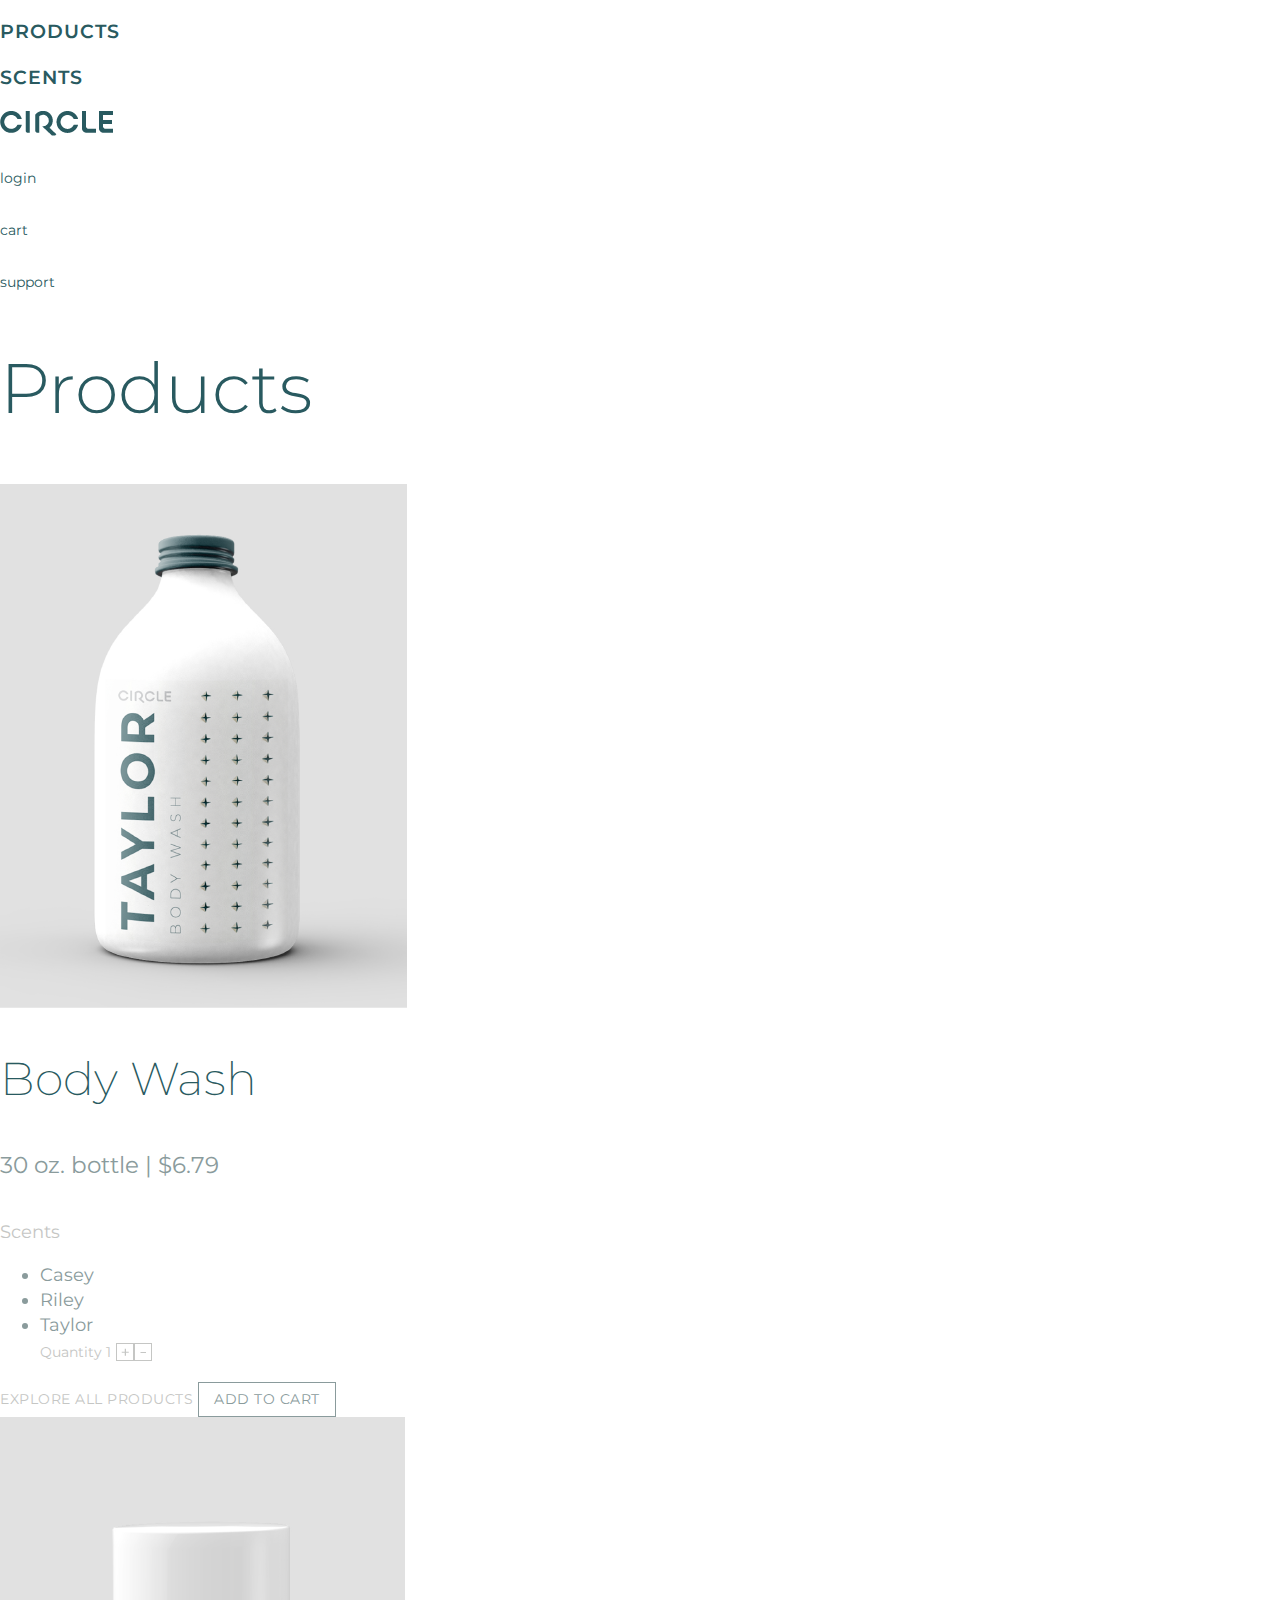
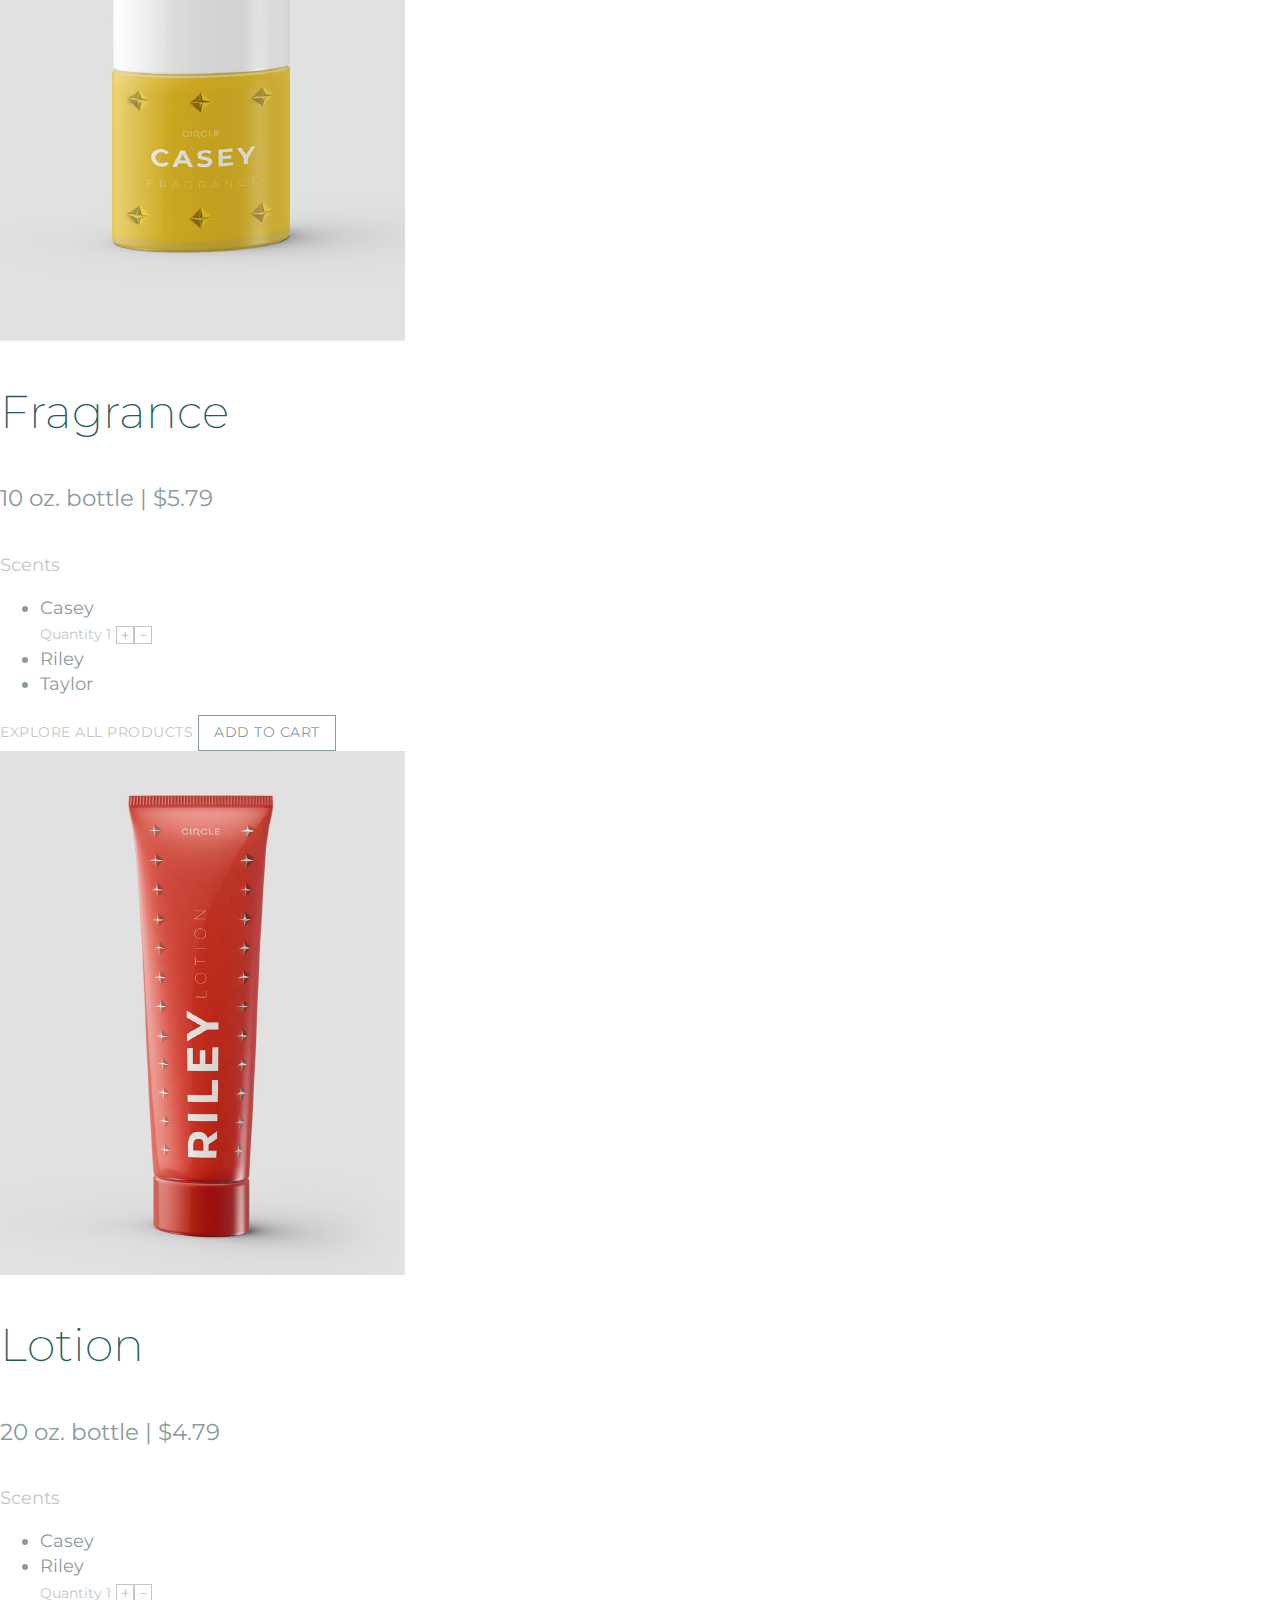
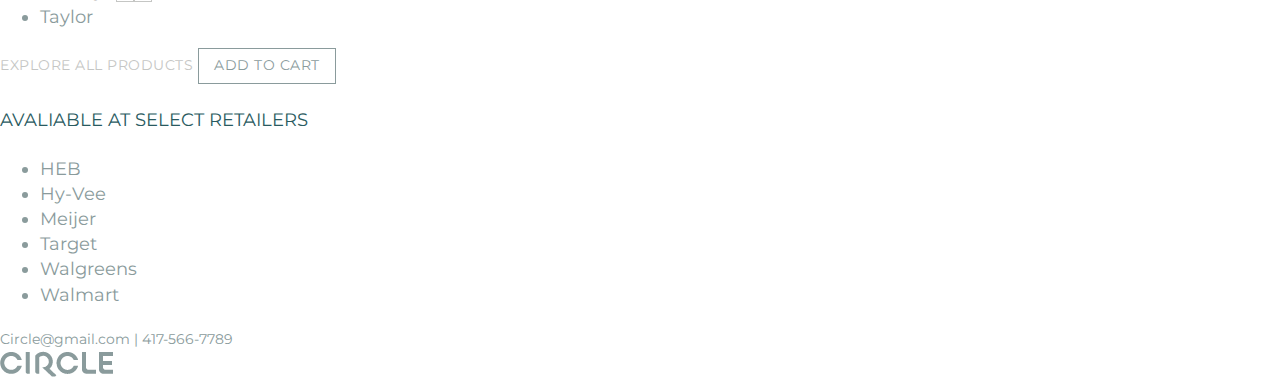
==== products.html @ 103b23be "Add images, format text" ====
<!doctype html>
<html lang="">
    <head>
        <!-- This tells the browser that we're using the most modern character encoding.
        This is especially important for special characters like ® or å. -->
        <meta charset="utf-8">
        <!-- This is your title tag. Shows up in the browser tab, and search results.
        Often, for a multi-page site, we'd do something like "Name of Site | Name of Page" -->
        <title></title>
        <!-- This meta tag is what Google uses in the search results. Describe what the page is so people will click! -->
        <meta name="description" content="">
        <!-- This tells the browser not to zoom, and that our content should be the same width as the browser window.
        CRUCIAL for responsive design. https://developer.mozilla.org/en-US/docs/Mozilla/Mobile/Viewport_meta_tag -->
        <meta name="viewport" content="width=device-width, initial-scale=1">
        <!-- Here's a few icons. There's more you can do, but these will cover you in most cases.
        https://en.wikipedia.org/wiki/Favicon
        There are a lot of online generators to help you, here's one: http://www.favicon.cc
        Start with a 180 x 180 png for the apple, but note that it will show up MUCH smaller as a favicon.
        You may want to use Photoshop to optimize your favicon.
        -->
        <link rel="icon" type="image/x-icon" href="favicon.ico" />
        <link rel="apple-touch-icon" href="apple-touch-icon.png">
        <!-- Our first stylesheet normalizes differences between browsers. It's from git.io/normalize -->
        <link rel="stylesheet" href="css/normalize.min.css">
        <!-- This is a basic print stylesheet. It has a media query in it, so it will only be applied when people hit print.  -->
        <link rel="stylesheet" href="css/print.css">
        <!-- Here's our custom stylesheet. Open it up to add styles to your page. -->
        <link rel="stylesheet" href="css/main.css">
    </head>
    <body>



      <div class="nav-top">
        <h3>products</h3>
        <h3>scents</h3>
        <img src="assets/logo_circle.png"/>
      </div>



      <div class="nav-top">
        <h6>login</h6>
        <h6>cart</h6>
        <h6>support</h6>
      </div>



      <div class="products-masthead">
        <!-- <img src="assets/background_products_desktop.jpg"/> -->
      </div>



      <div class="products-content">
        <h1>Products</h1>

        <div class="bodywash">
          <div class="bodywash-image">
              <img src="assets/bodywash_desktop.png"/>
          </div>
          <div class="bodywash-text">
              <h2>Body Wash</h2>
              <h5>30 oz. bottle | $6.79</h5>
              <h7>Scents</h7>
              <ul>
                <li>Casey</li>
                <li>Riley</li>
                <li>Taylor</li><h10>Quantity 1</h10>
                    <img src="assets/plus_desktop.png"/><img src="assets/minus_desktop.png"/>
              </ul>
              <h8>explore all products</h8>
              <button>add to cart</button>
          </div>
        </div>

        <div class="spray">
          <div class="spray-image">
              <img src="assets/spray_desktop.png"/>
          </div>
          <div class="spray-text">
              <h2>Fragrance</h2>
              <h5>10 oz. bottle | $5.79</h5>
              <h7>Scents</h7>
              <ul>
                <li>Casey</li><h10>Quantity 1</h10>
                    <img src="assets/plus_desktop.png"/><img src="assets/minus_desktop.png"/>
                <li>Riley</li>
                <li>Taylor</li>
              </ul>
              <h8>explore all products</h8>
              <button>add to cart</button>
          </div>
        </div>

        <div class="lotion">
          <div class="lotion-image">
              <img src="assets/lotion_desktop.png"/>
          </div>
          <div class="lotion-text">
              <h2>Lotion</h2>
              <h5>20 oz. bottle | $4.79</h5>
              <h7>Scents</h7>
              <ul>
                <li>Casey</li>
                <li>Riley</li><h10>Quantity 1</h10>
                    <img src="assets/plus_desktop.png"/><img src="assets/minus_desktop.png"/>
                <li>Taylor</li>
              </ul>
              <h8>explore all products</h8>
              <button>add to cart</button>
          </div>
        </div>

        <div class="retailers">
          <h4>Avaliable at select retailers</h4>
          <ul>
            <li>HEB</li>
            <li>Hy-Vee</li>
            <li>Meijer</li>
            <li>Target</li>
            <li>Walgreens</li>
            <li>Walmart</li>
          </ul>
        </div>
      </div>



      <div class="footer">
        <div class="footer-contact">
            <h9>Circle@gmail.com  |  417-566-7789</h9>
        </div>
        <div class="footer-logo">
            <img src="assets/logo_footer_desktop.png"/>
        </div>
      </div>



        <!-- This pulls jQuery from Google's Content Delivery Network -->
        <script src="//ajax.googleapis.com/ajax/libs/jquery/3.2.1/jquery.min.js"></script>
        <!-- This code checks for the existence of the jQuery object, if it doesn't exist, that means the line above failed,
        Google's CDN is down. So, let's write a tag that pulls in our local jQuery instead. -->
        <script>window.jQuery || document.write('<script src="js/vendor/jquery-3.2.1.min.js"><\/script>')</script>
        <!-- Here's our own custom javascript file. We load jQuery first, so we can use the jQuery library in our code -->
        <script src="js/main.js"></script>
    </body>
</html>
---- css/print.css ----
/* ==========================================================================
   Print styles
   ========================================================================== */

@media print {
    *,
    *:before,
    *:after {
        background: transparent !important;
        color: #000 !important;
        box-shadow: none !important;
        text-shadow: none !important;
    }

    a,
    a:visited {
        text-decoration: underline;
    }

    a[href]:after {
        content: " (" attr(href) ")";
    }

    abbr[title]:after {
        content: " (" attr(title) ")";
    }

    a[href^="#"]:after,
    a[href^="javascript:"]:after {
        content: "";
    }

    pre,
    blockquote {
        border: 1px solid #999;
        page-break-inside: avoid;
    }

    thead {
        display: table-header-group;
    }

    tr,
    img {
        page-break-inside: avoid;
    }

    img {
        max-width: 100% !important;
    }

    p,
    h2,
    h3 {
        orphans: 3;
        widows: 3;
    }

    h2,
    h3 {
        page-break-after: avoid;
    }
}
---- css/main.css ----
@import url('https://fonts.googleapis.com/css?family=Montserrat:100,100i,200,200i,300,300i,400,400i,500,500i,600,600i,700,700i,800,800i,900,900i');
/* There's where you would put your Google Fonts import */

/*! HTML5 Boilerplate v5.0 | MIT License | http://h5bp.com/ */
/*This is some further normalization and base styles. */
html {
    color: #222;
    font-size: 1em;
    line-height: 1.4;
}

::-moz-selection {
    background: #b3d4fc;
    text-shadow: none;
}

::selection {
    background: #b3d4fc;
    text-shadow: none;
}

hr {
    display: block;
    height: 1px;
    border: 0;
    border-top: 1px solid #ccc;
    margin: 1em 0;
    padding: 0;
}

audio,
canvas,
iframe,
img,
svg,
video {
    vertical-align: middle;
}

fieldset {
    border: 0;
    margin: 0;
    padding: 0;
}

textarea {
    resize: vertical;
}


/* ==========================================================================
   Author's custom styles
   ========================================================================== */

body {
  color: #8A9B9C;
  font-family: 'Montserrat', sans-serif;
  font-weight: 400;
  font-size: 18px;
}

li {
  color: #8A9B9C;
  font-family: 'Montserrat', sans-serif;
  font-weight: 400;
  font-size: 18px;
}

/* page title */
h1 {
  color: #295A60;
  font-family: 'Montserrat', sans-serif;
  font-weight: 300;
  font-size: 70px;
}

/* product title */
h2 {
  color: #295A60;
  font-family: 'Montserrat', sans-serif;
  font-weight: 200;
  font-size: 46px;
}

/* nav band*/
h3 {
  color: #295A60;
  text-transform: uppercase;
  font-family: 'Montserrat', sans-serif;
  font-weight: 600;
  font-size: 19px;
  letter-spacing: 1px;
}

/* retailers */
h4 {
  color: #295A60;
  text-transform: uppercase;
  font-family: 'Montserrat', sans-serif;
  font-weight: 400;
}

/* oz bottle */
h5 {
  color: #8A9B9C;
  font-family: 'Montserrat', sans-serif;
  font-weight: 400;
  font-size: 23px;
}

/* nav drop*/
h6 {
  color: #295A60;
  font-family: 'Montserrat', sans-serif;
  font-weight: 400;
  font-size: 14px;
}

/* scents */
h7 {
  color: #C5C6C4;
  font-family: 'Montserrat', sans-serif;
  font-weight: 400;
  font-size: 18px;
}

/* explore */
h8 {
  color: #C5C6C4;
  text-transform: uppercase;
  font-size: 14px;
  letter-spacing: .5px;
  font-family: 'Montserrat', sans-serif;
  font-weight: 400;
}

button {
  text-transform: uppercase;
  background: none;
  background-color: white;
  box-shadow: none;
  border: 1.9px solid #8A9B9C;
  padding: 7px 15px;
  font-size: 14px;
  letter-spacing: .5px;
  font-family: 'Montserrat', sans-serif;
  font-weight: 400;
}

/*footer*/
h9 {
  color: #8A9B9C;
  font-family: 'Montserrat', sans-serif;
  font-weight: 400;
  font-size: 14px;
}

/*quantity*/
h10 {
  color: #C5C6C4;
  font-family: 'Montserrat', sans-serif;
  font-weight: 400;
  font-size: 14px;
}



products-masthead {
  background-image: url("../assets/background_products_desktop.jpg");
  background-repeat: repeat;
  background-position: center;
  height: 405px;
}

products-content {
  padding: 100px;
}

bodywash {
  margin: 100px;
}

spray {
  margin: 100px;
}

lotion {
  margin: 100px;
}

home-content {
  padding-left: 100px;
  padding-right: 100px:
}

/* Responsive images base, put your images in a wrapper
img {
    display: block;
    width: 100%;
    height: auto;
}

/* BOX MODEL SETTING FOR ALL ELEMENTS BY DEFAULT
THIS IS BETTER THAN DEFAULT, YOU SHOULD ALWAYS USE THIS:
*/
html {
  box-sizing: border-box;
}
*, *:before, *:after {
  box-sizing: inherit;
}
/* END BOX MODEL SETTINGS */

/*body {
  font-size: 16px; /* Base Size */
  /*font-family: "Source Sans Pro", Verdana, sans-serif;
  margin: 0;
  padding: 0;
}*/*/

/*Here's a sample media query for you. This one is for desktop styles.*/
/*@media only screen and (min-width: 960px) {

}


/* ==========================================================================
   Helper classes
   ========================================================================== */

/* Use this clearfix class on the parent of floated elements to clear the float! */

.clearfix:before,
.clearfix:after {
  content: " ";
  display: table;
}

.clearfix:after {
  clear: both;
}

.clearfix {
  *zoom: 1;
}
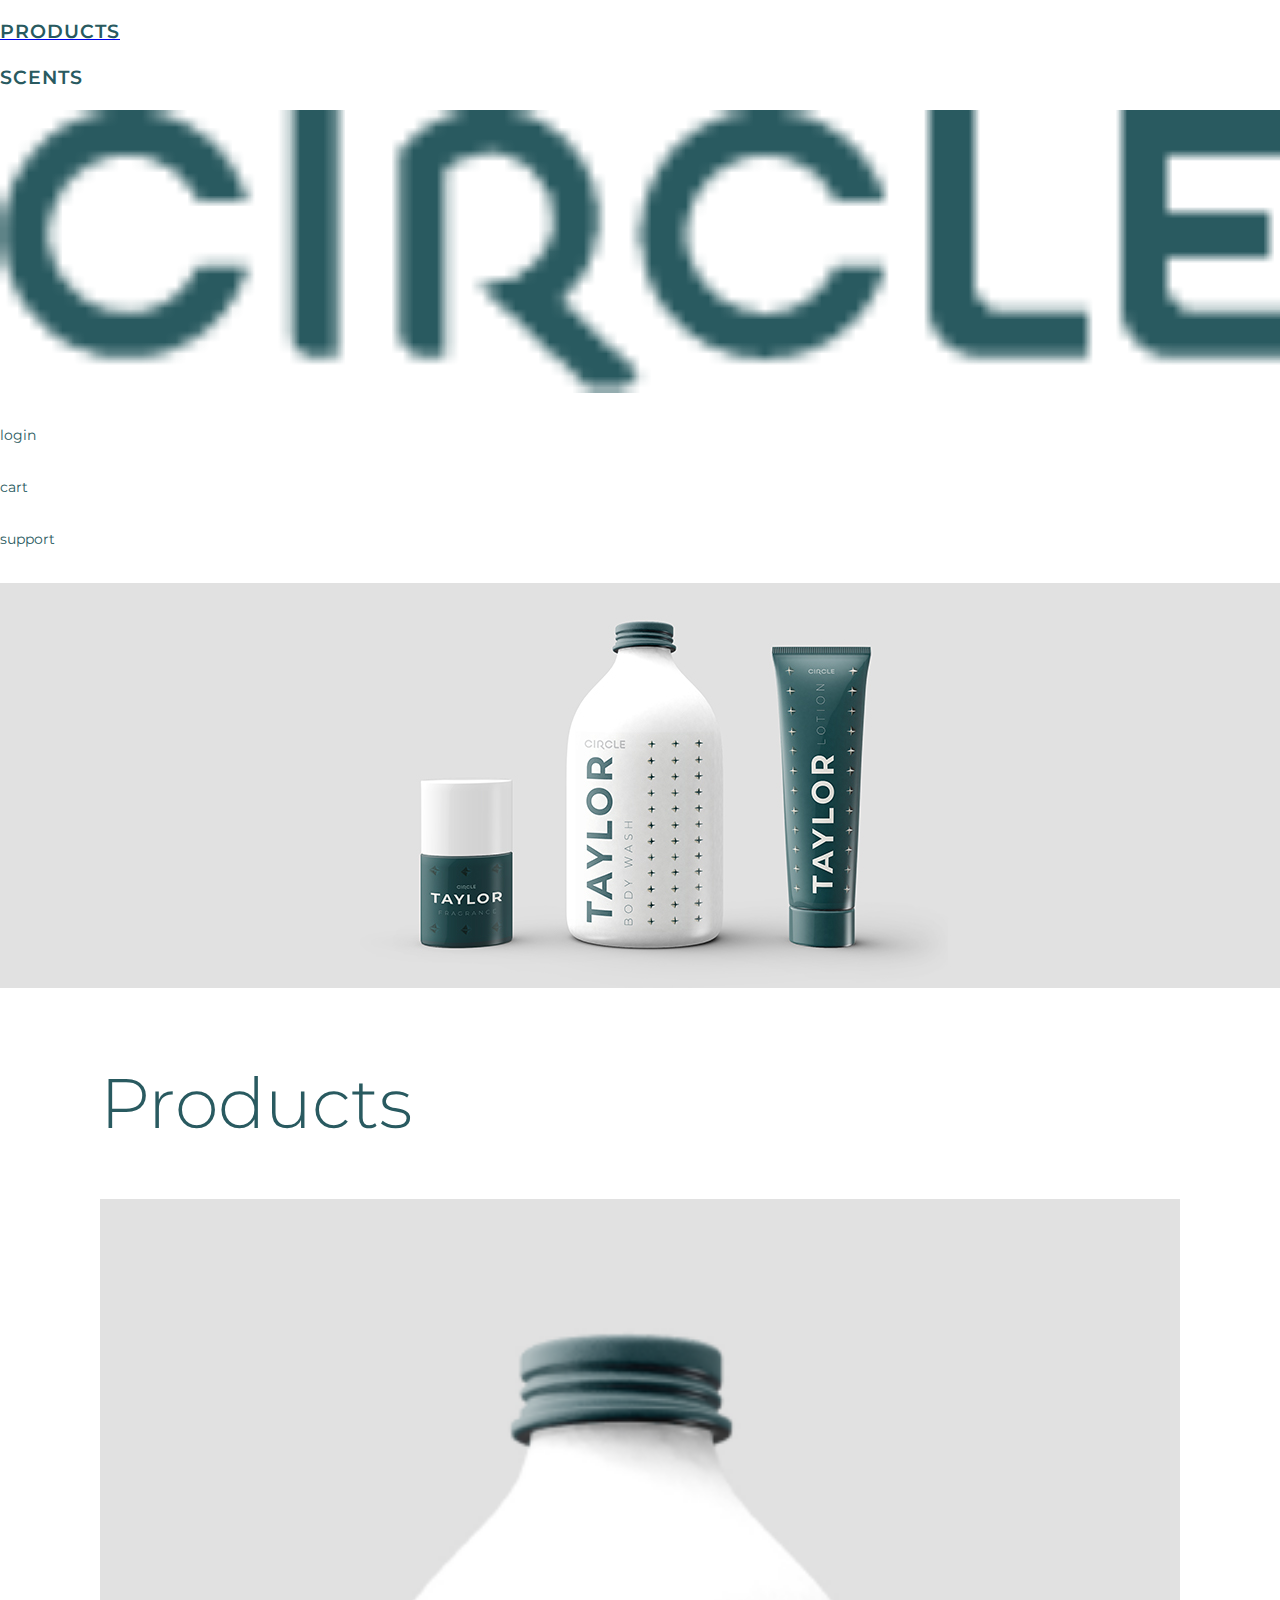
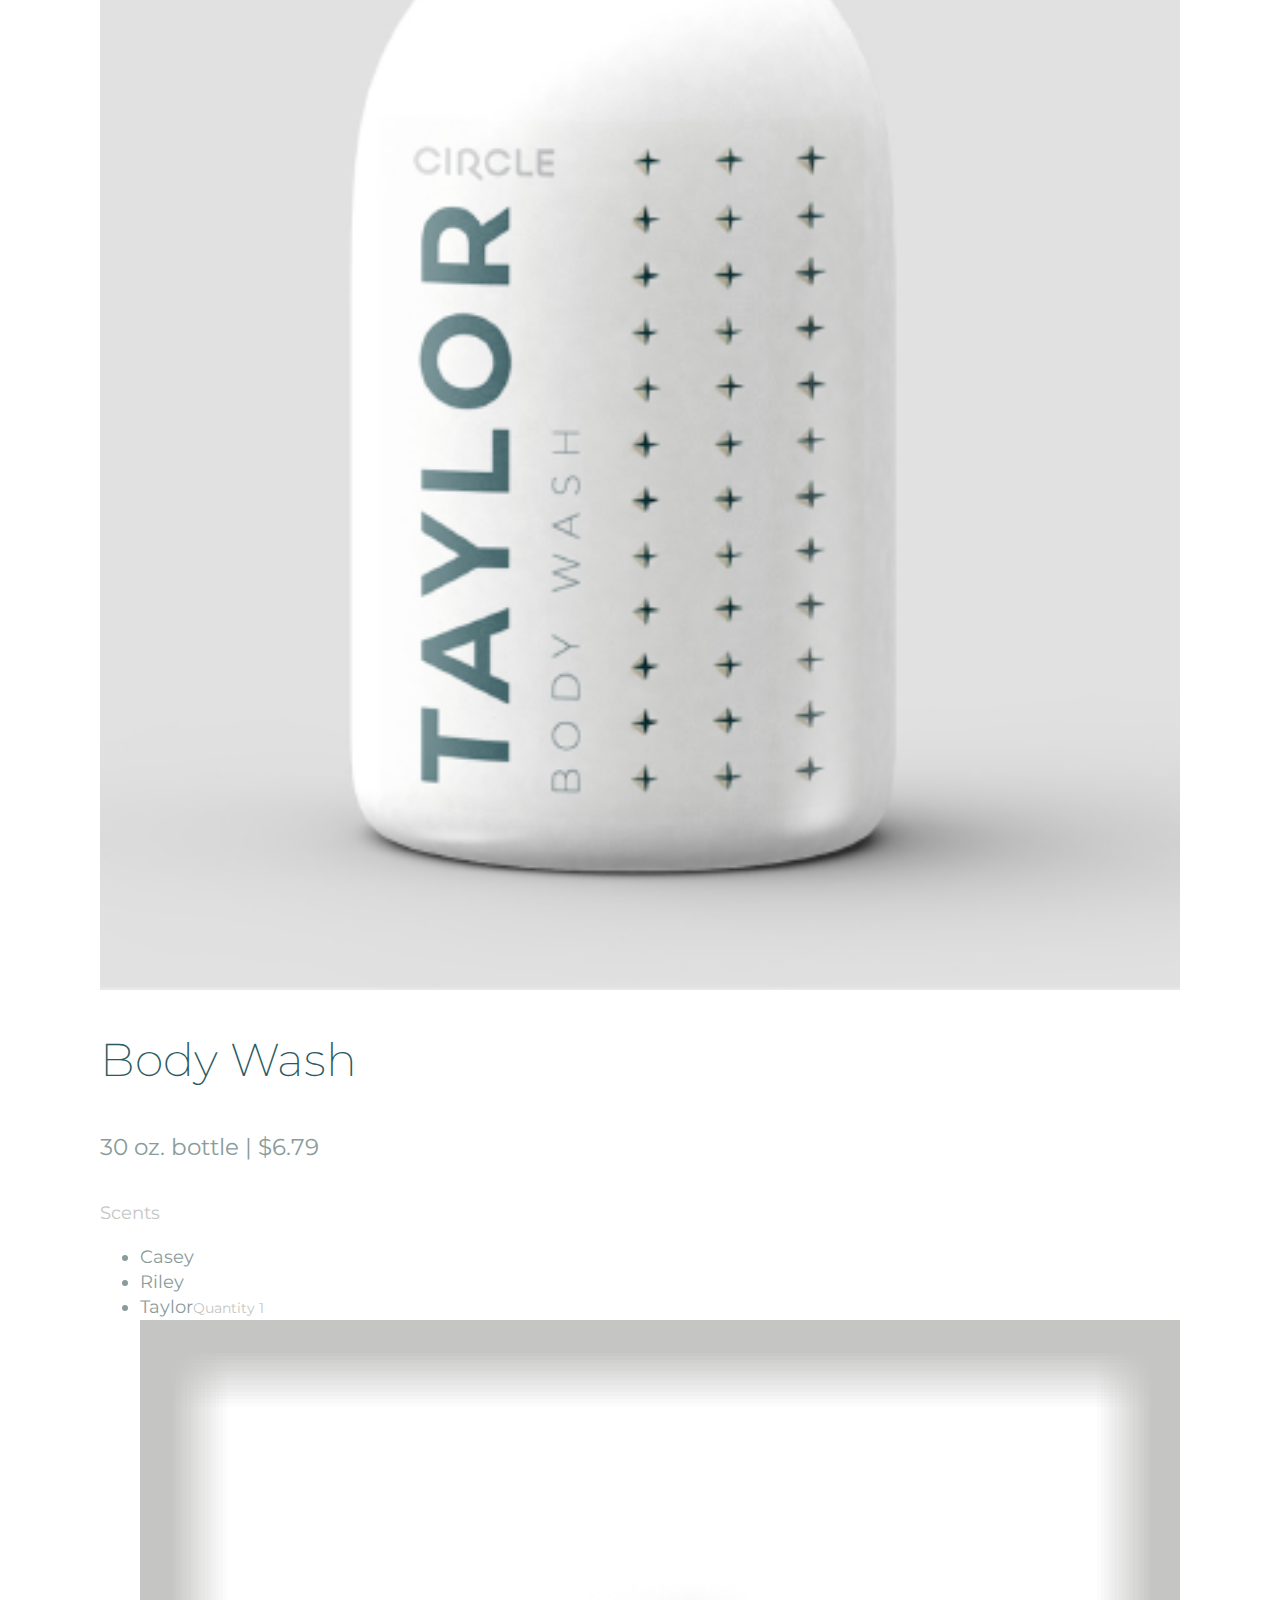
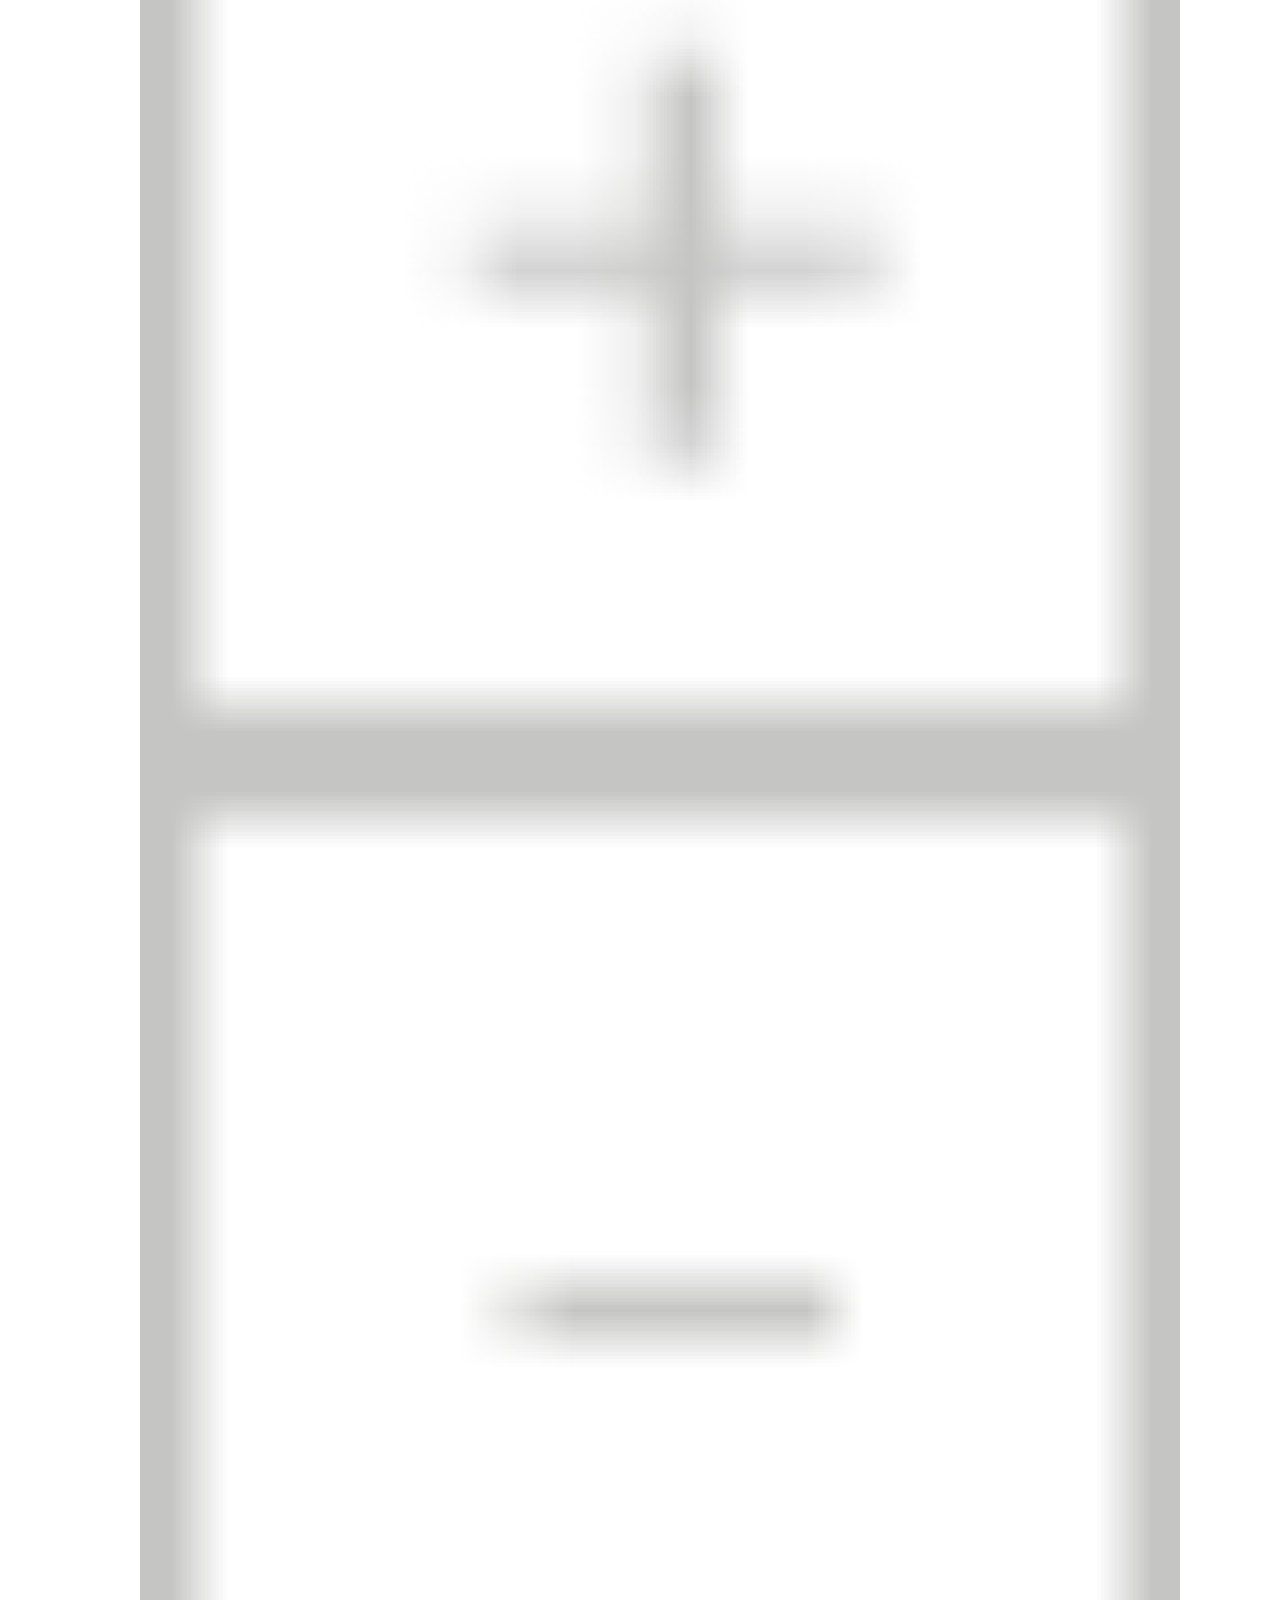
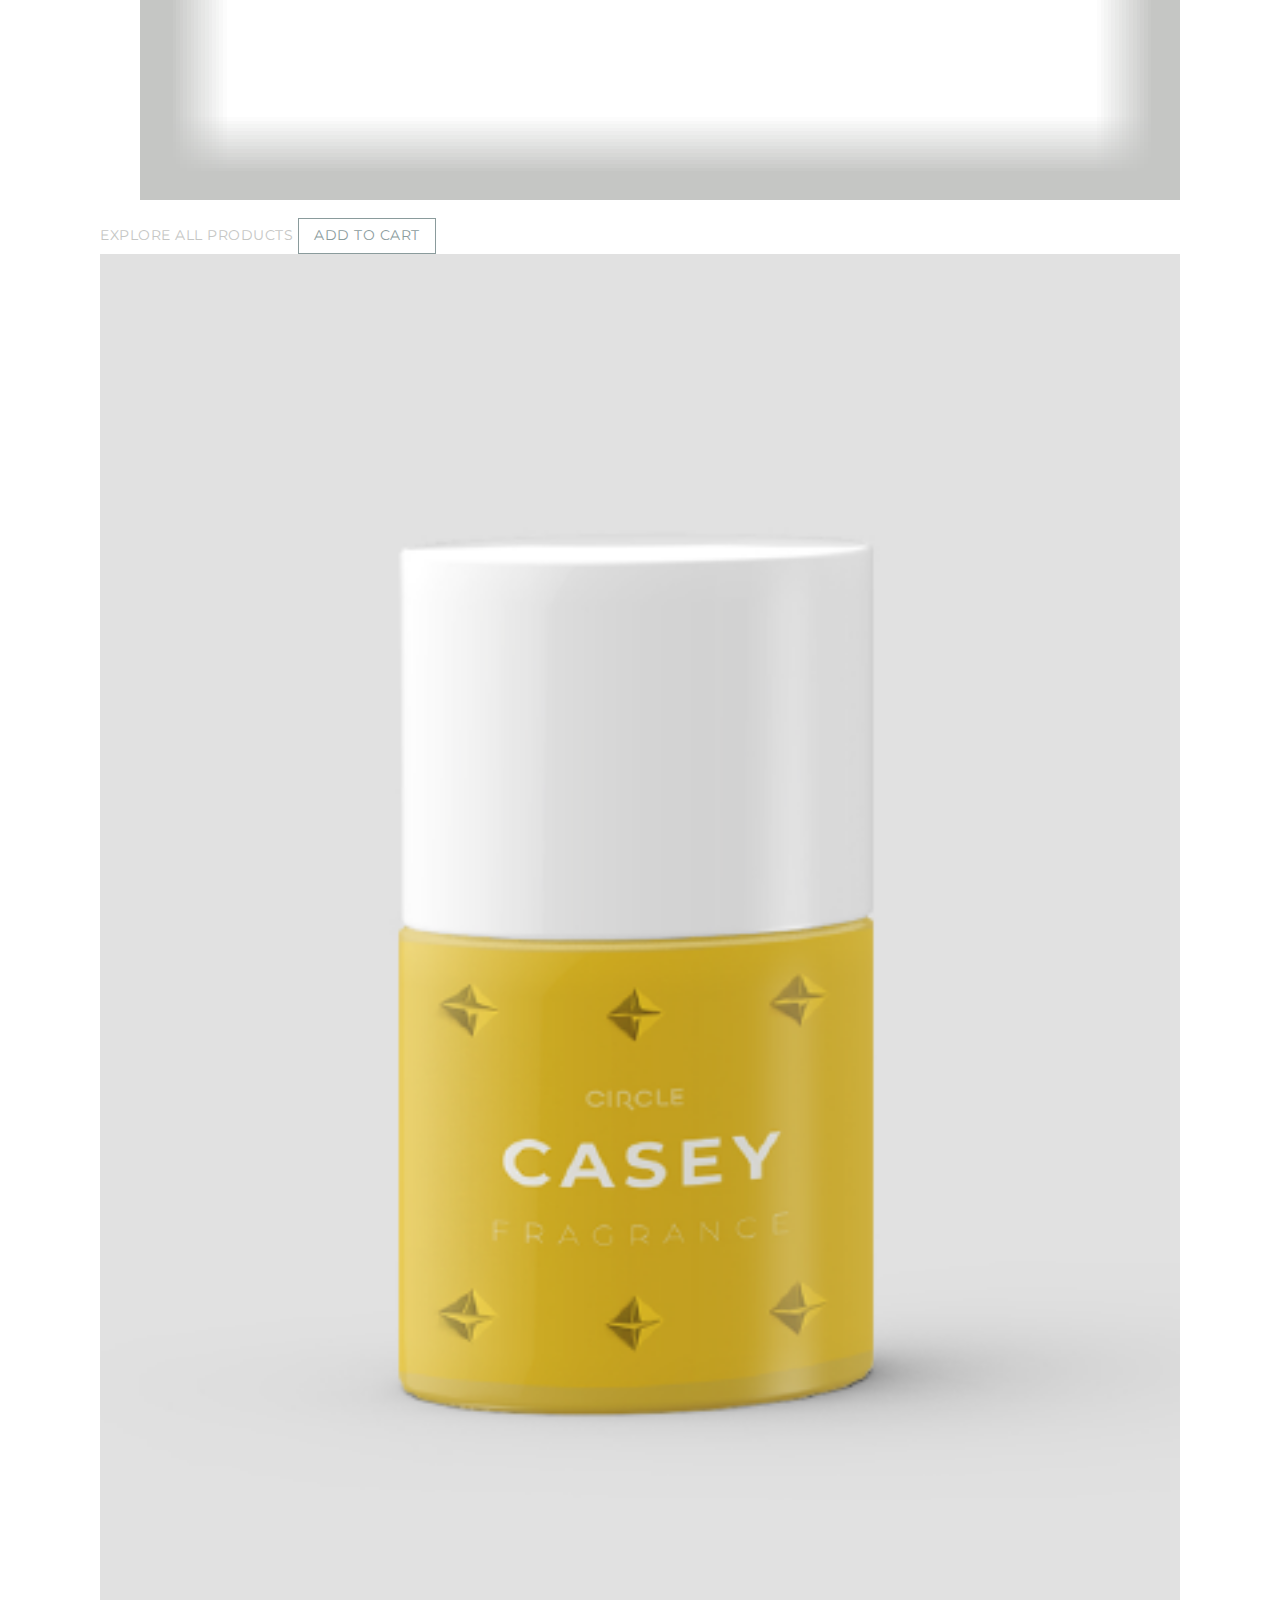
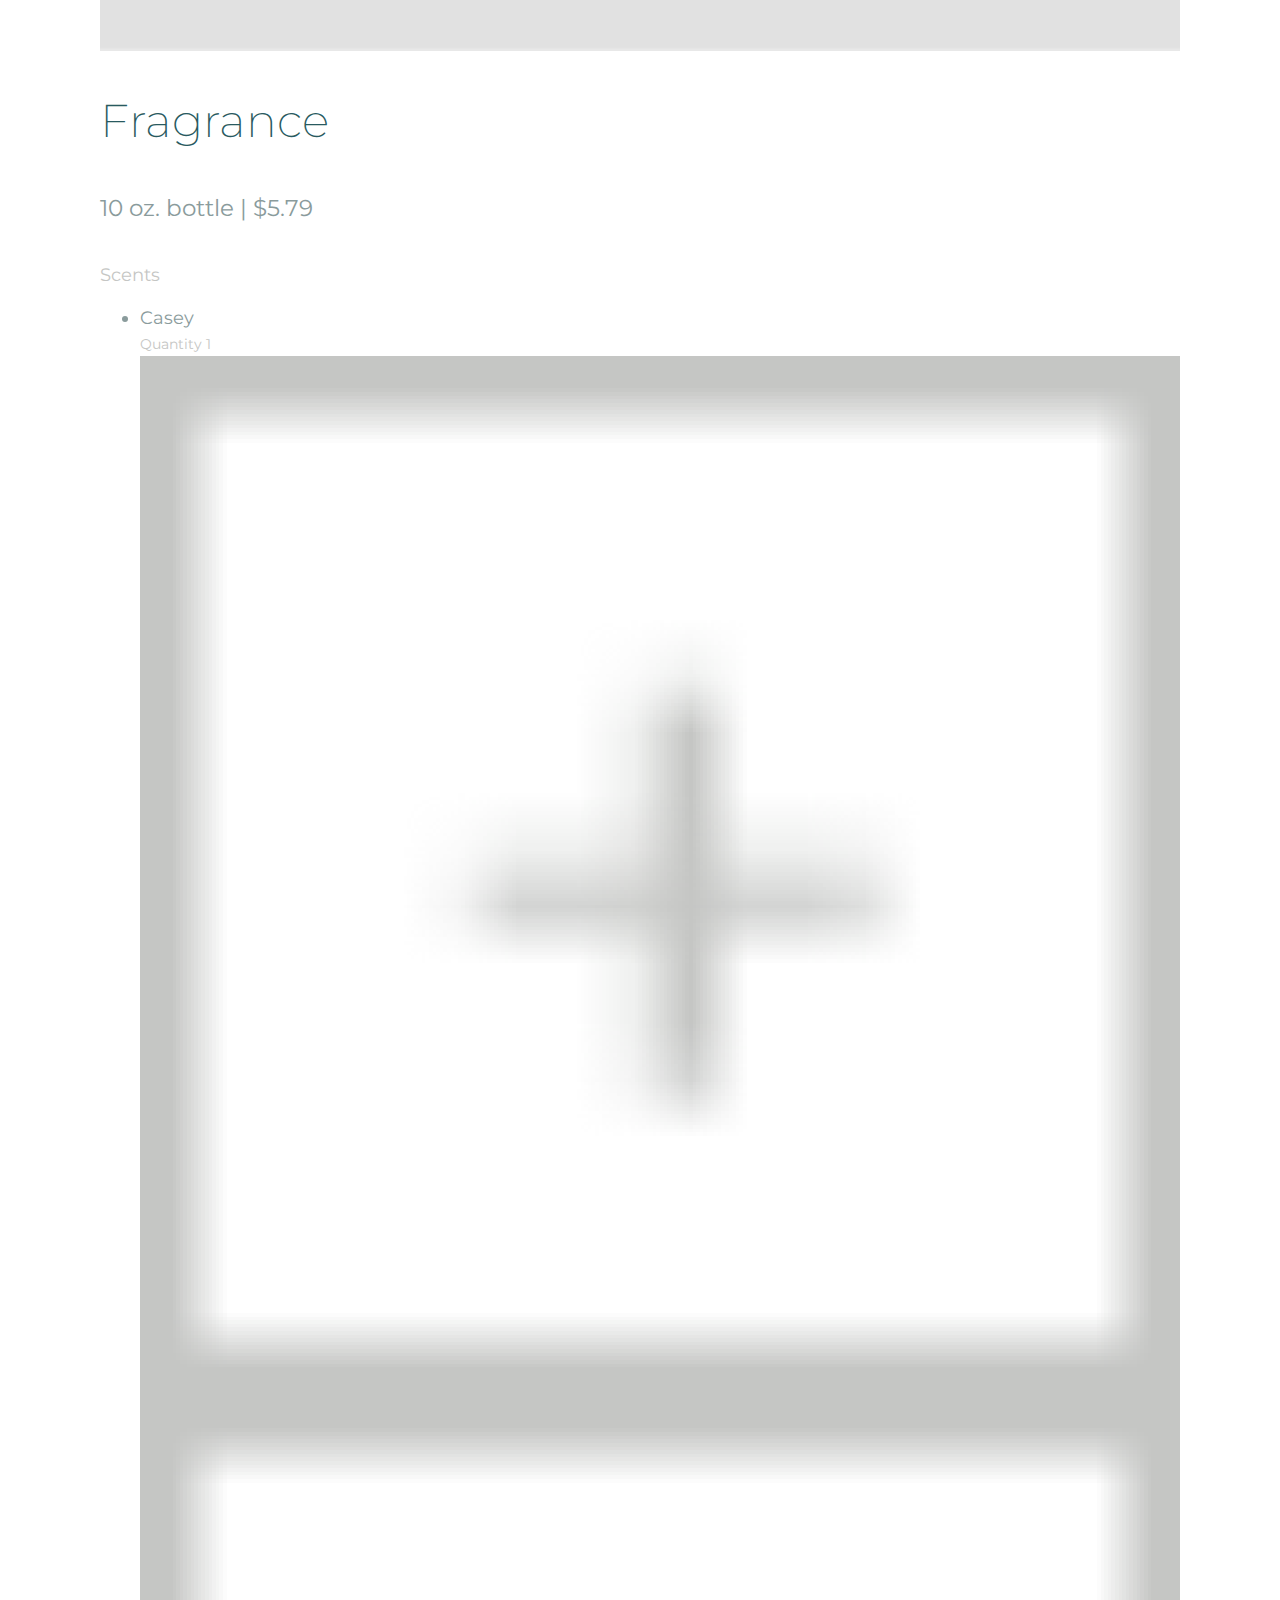
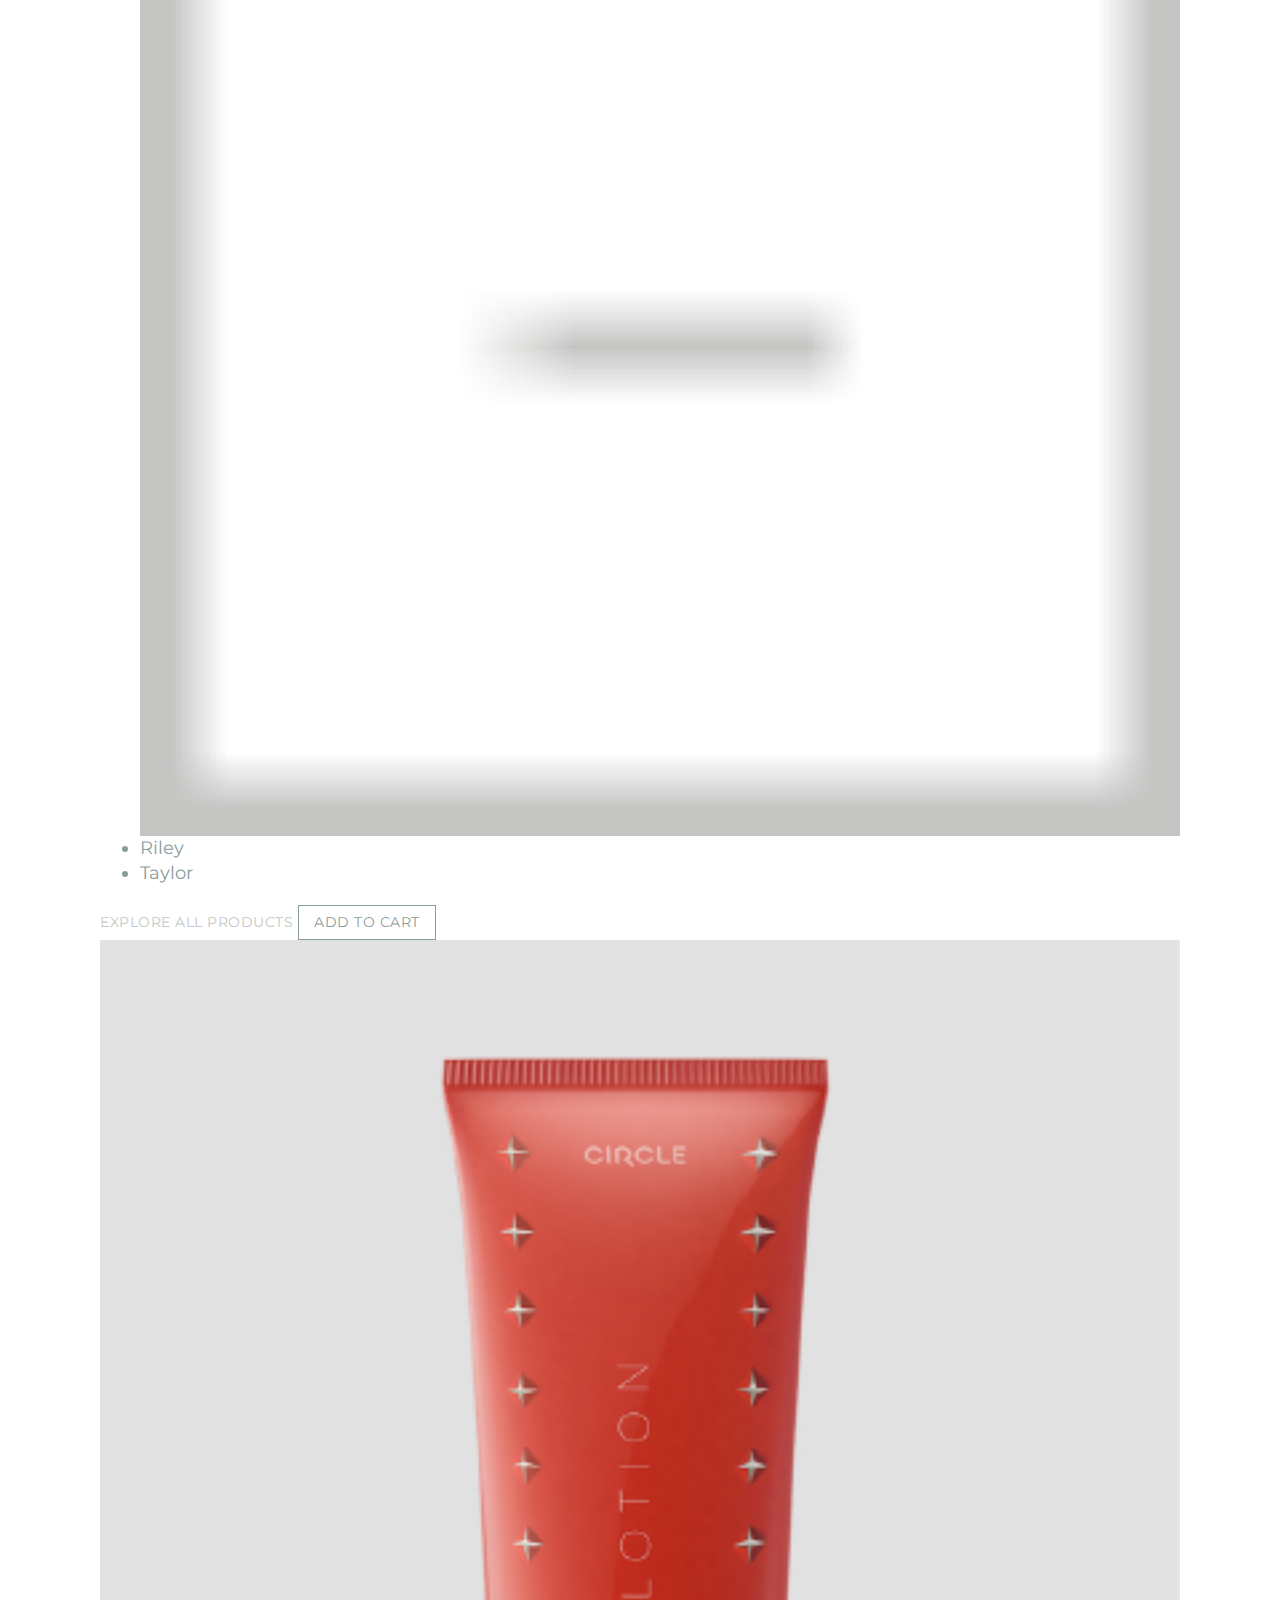
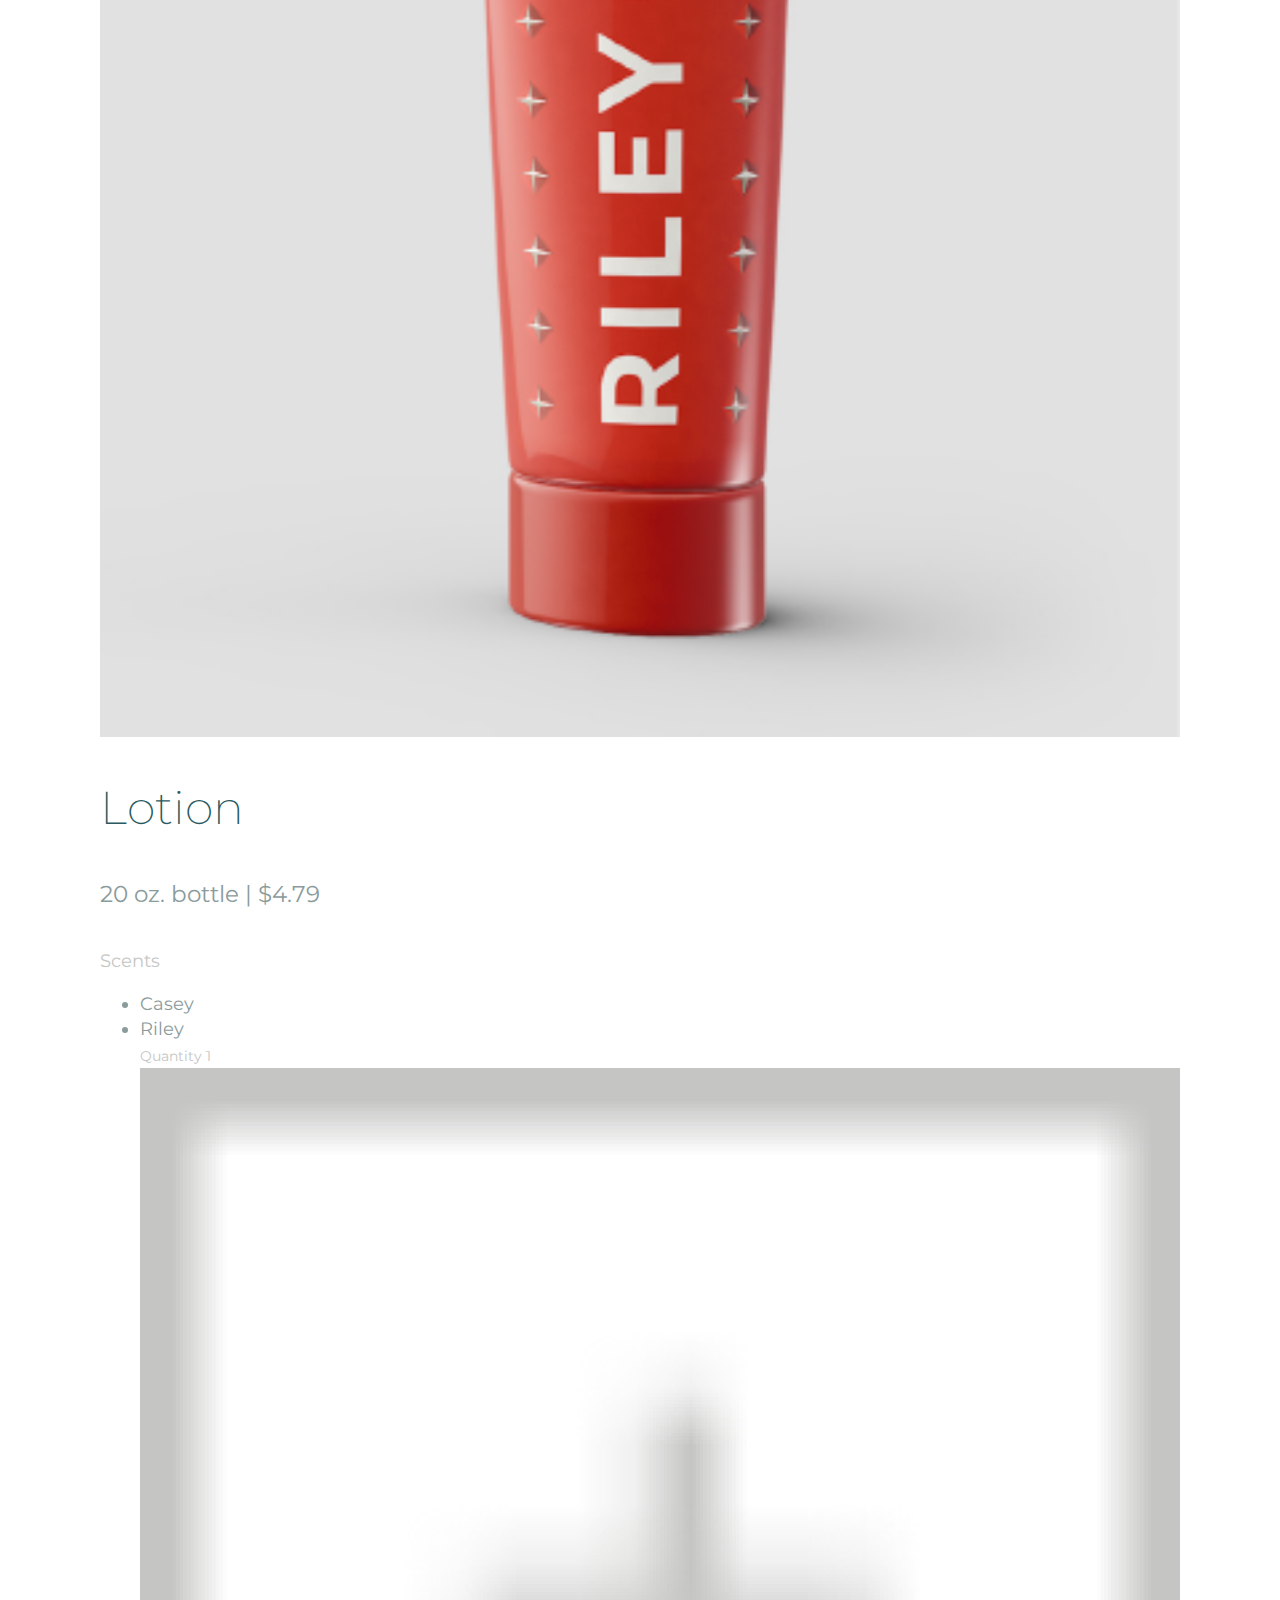
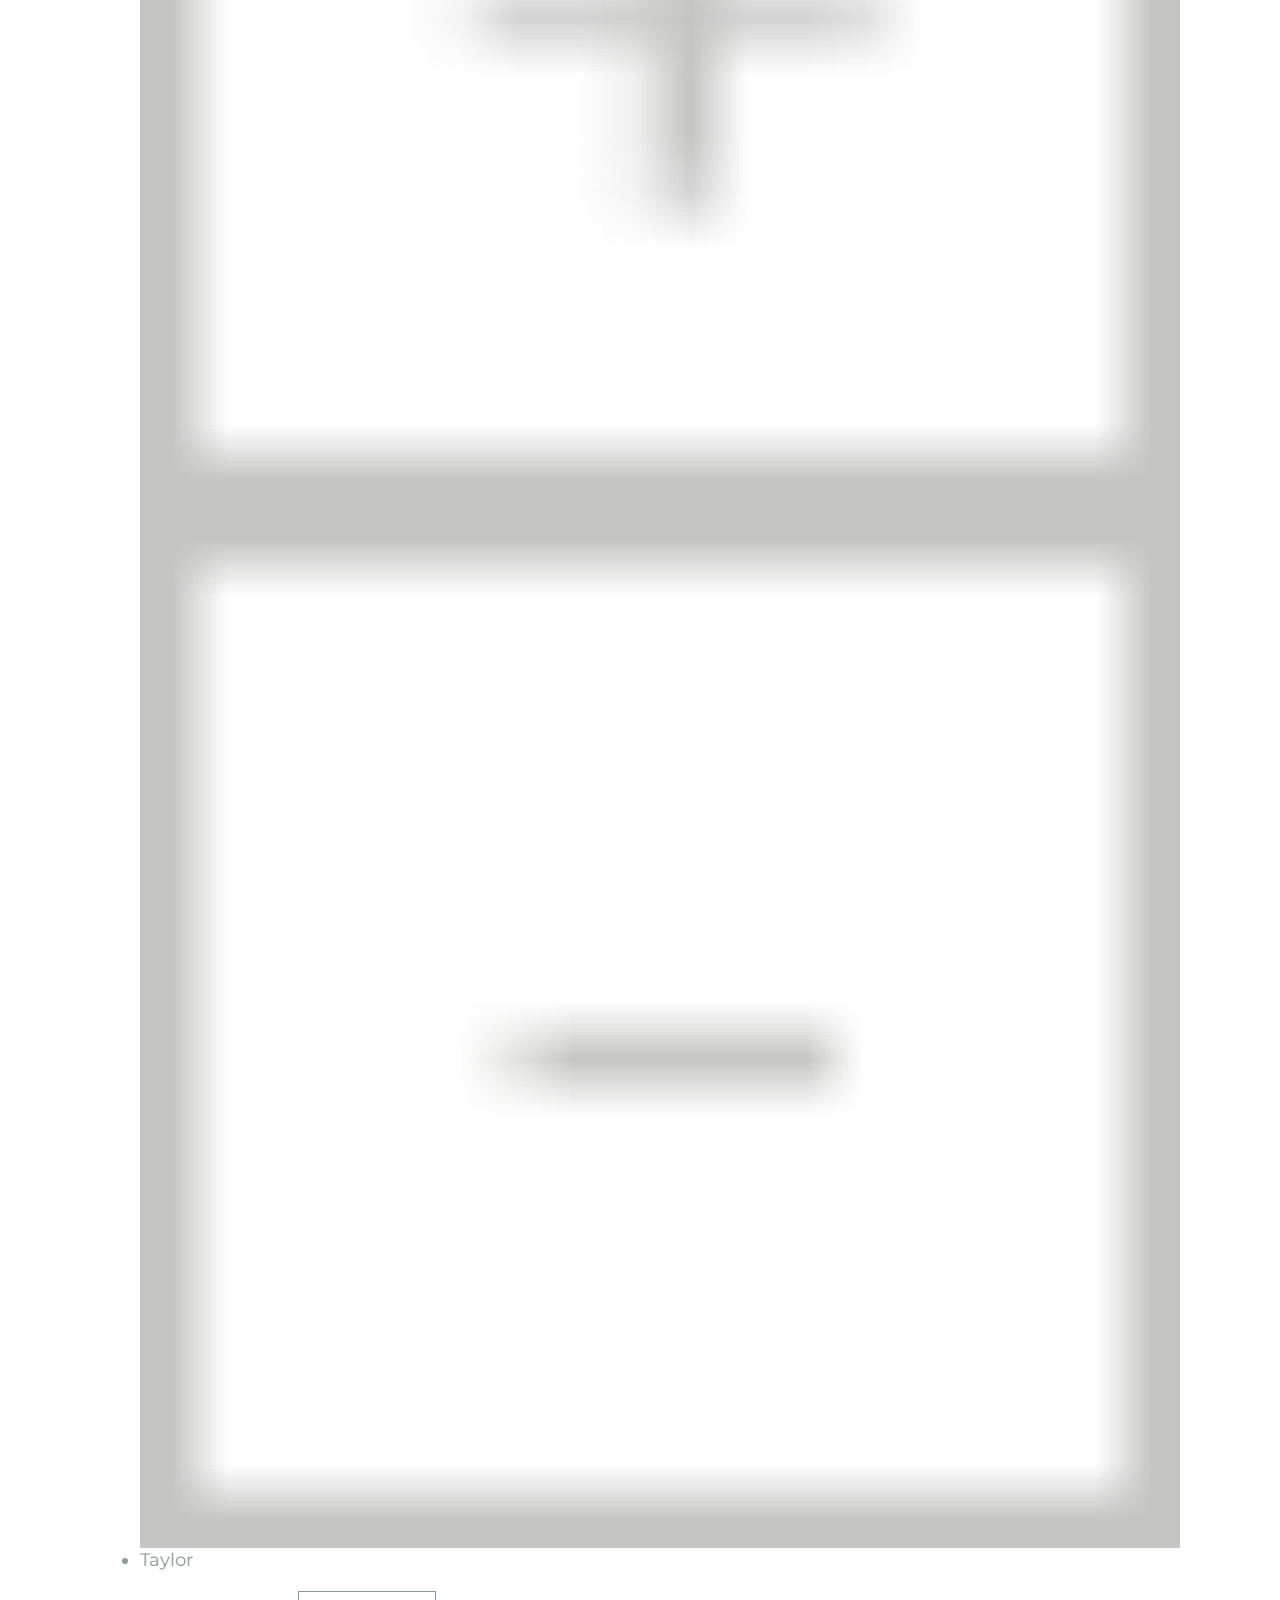
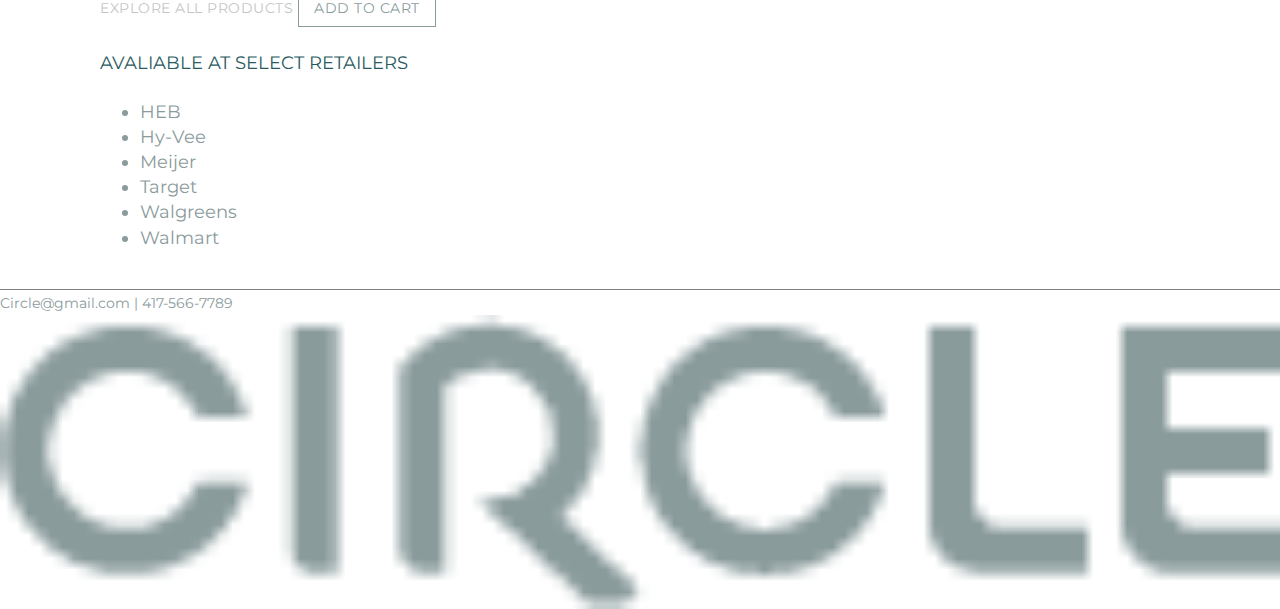
==== commit b3928347: "Add links, turn on img display block, fix padding" ====
--- a/products.html
+++ b/products.html
@@ -32,9 +32,9 @@
 
 
       <div class="nav-top">
-        <h3>products</h3>
+        <a href="products.html"> <h3>products</h3> </a>
         <h3>scents</h3>
-        <img src="assets/logo_circle.png"/>
+        <a href="index.html"><img src="assets/logo_circle.png"/></a>
       </div>
 
 
@@ -48,7 +48,6 @@
 
 
       <div class="products-masthead">
-        <!-- <img src="assets/background_products_desktop.jpg"/> -->
       </div>
 
 
@@ -67,8 +66,8 @@
               <ul>
                 <li>Casey</li>
                 <li>Riley</li>
-                <li>Taylor</li><h10>Quantity 1</h10>
-                    <img src="assets/plus_desktop.png"/><img src="assets/minus_desktop.png"/>
+                <li>Taylor<h10>Quantity 1</h10>
+                    <img src="assets/plus_desktop.png"/><img src="assets/minus_desktop.png"/></li>
               </ul>
               <h8>explore all products</h8>
               <button>add to cart</button>
--- a/css/main.css
+++ b/css/main.css
@@ -165,35 +165,34 @@
 
 
 
-products-masthead {
+.products-masthead {
   background-image: url("../assets/background_products_desktop.jpg");
   background-repeat: repeat;
   background-position: center;
   height: 405px;
 }
 
-products-content {
-  padding: 100px;
-}
-
-bodywash {
-  margin: 100px;
-}
-
-spray {
-  margin: 100px;
-}
-
-lotion {
-  margin: 100px;
-}
-
-home-content {
-  padding-left: 100px;
-  padding-right: 100px:
-}
-
-/* Responsive images base, put your images in a wrapper
+.products-content {
+  padding: 20px 100px;
+}
+
+.home-masthead {
+  background-image: url("../assets/background_home_desktop.jpg");
+  background-repeat: repeat;
+  background-position: center;
+  height: 405px;
+}
+
+.home-content {
+  padding: 20px 100px;
+}
+
+.footer {
+  width: 100%;
+  border-top: 1px solid gray;
+}
+
+/* Responsive images base, put your images in a wrapper*/
 img {
     display: block;
     width: 100%;
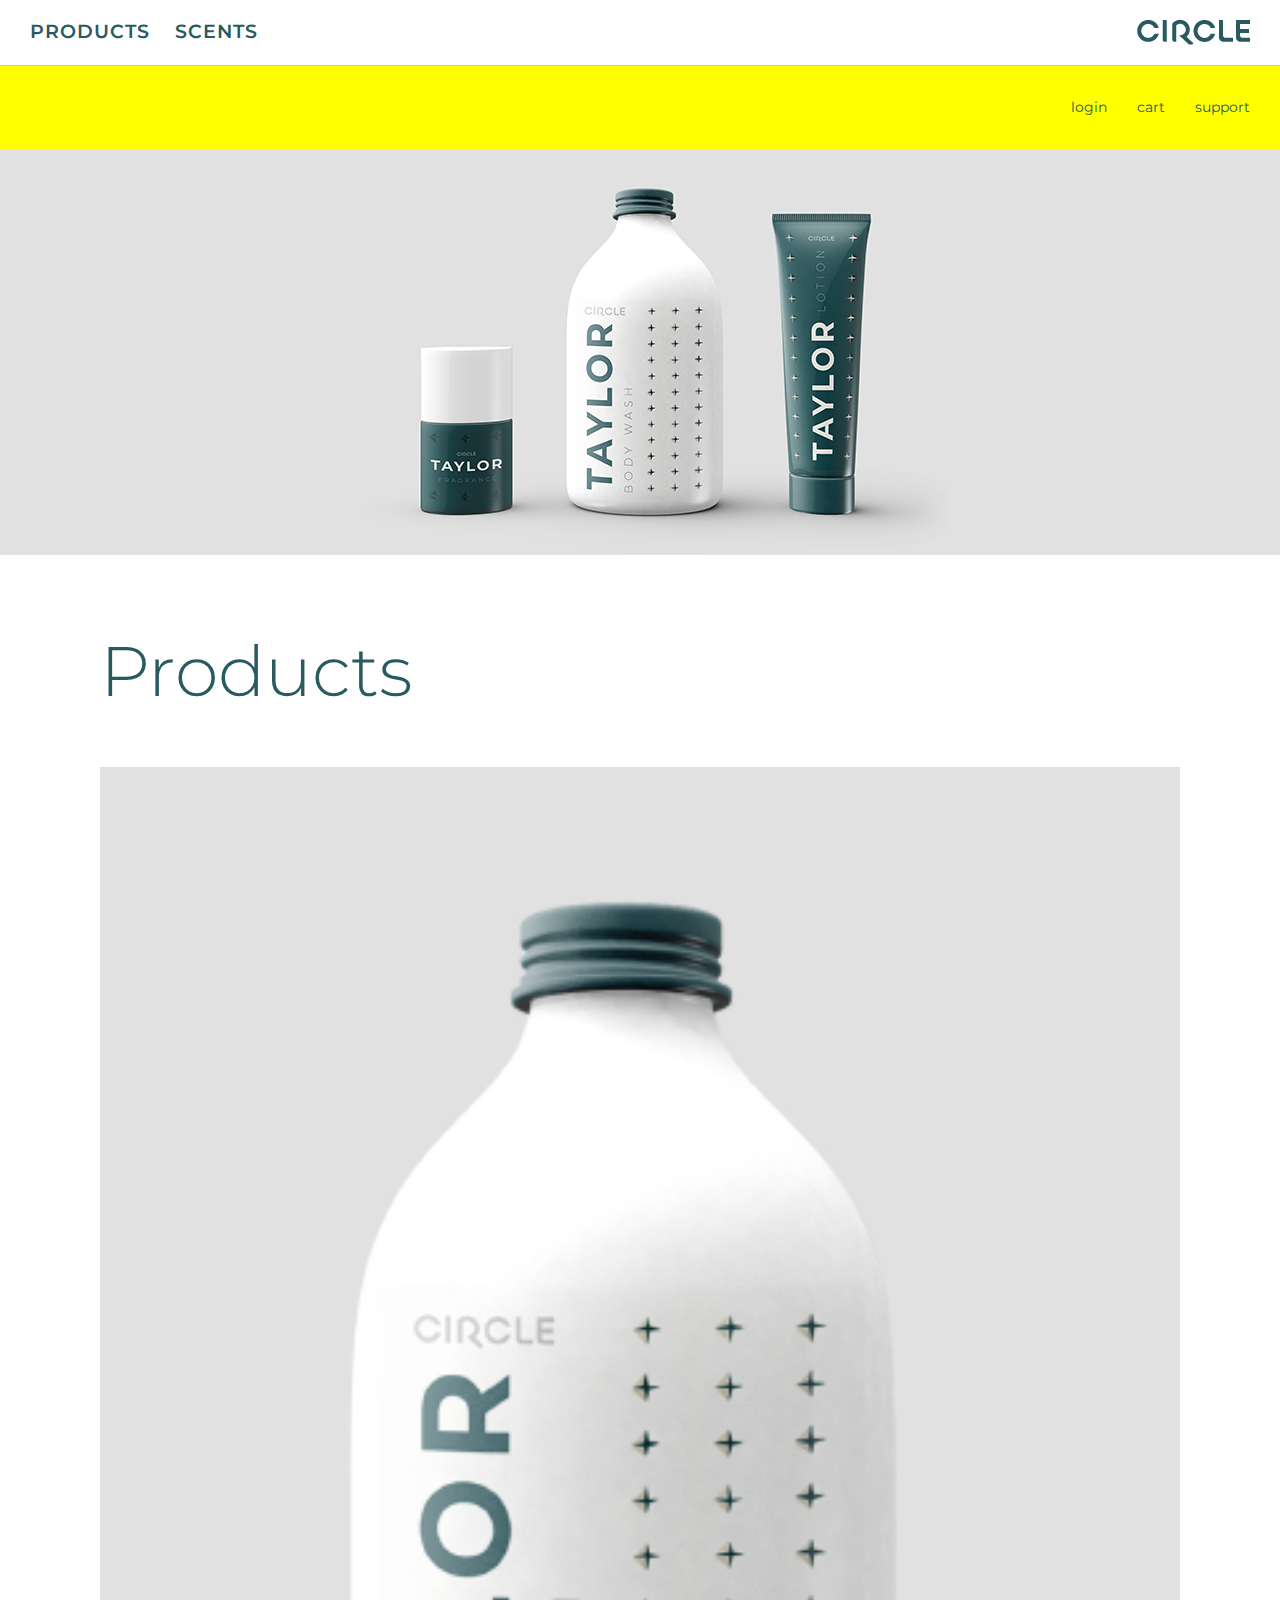
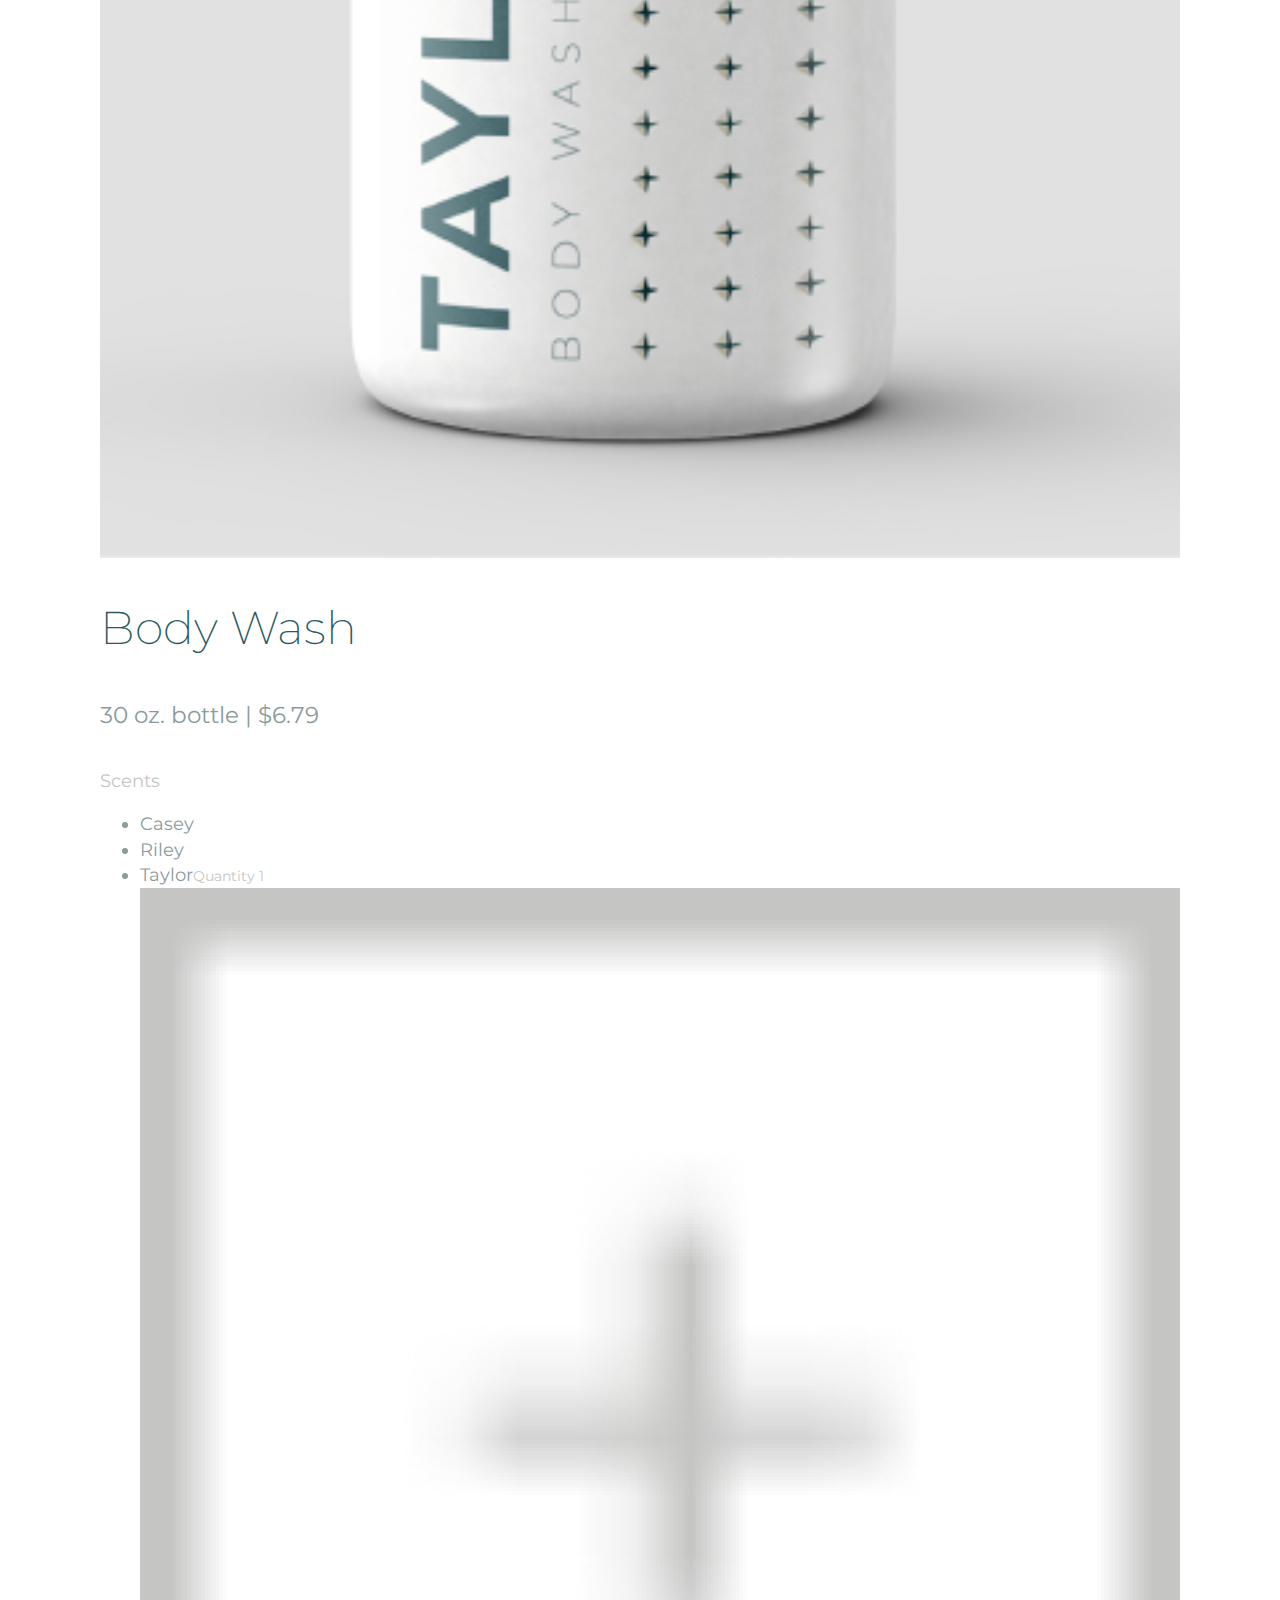
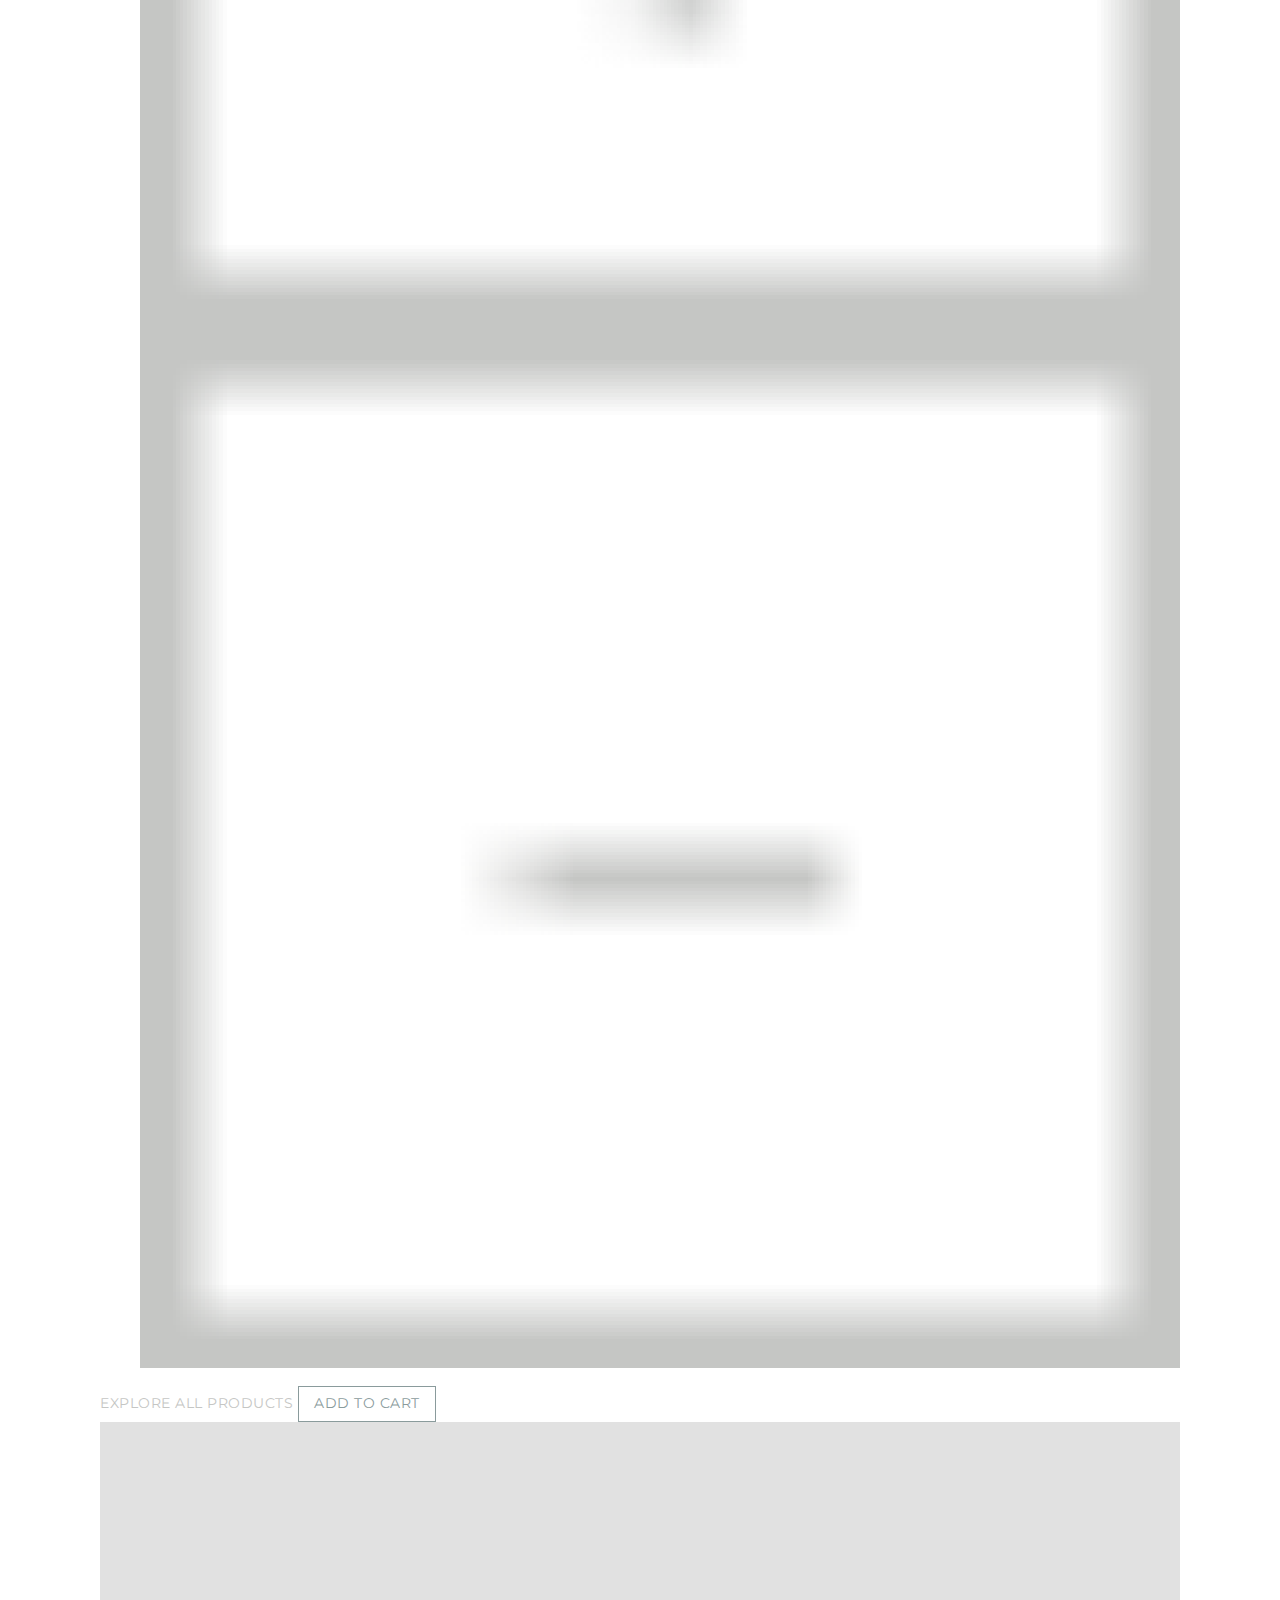
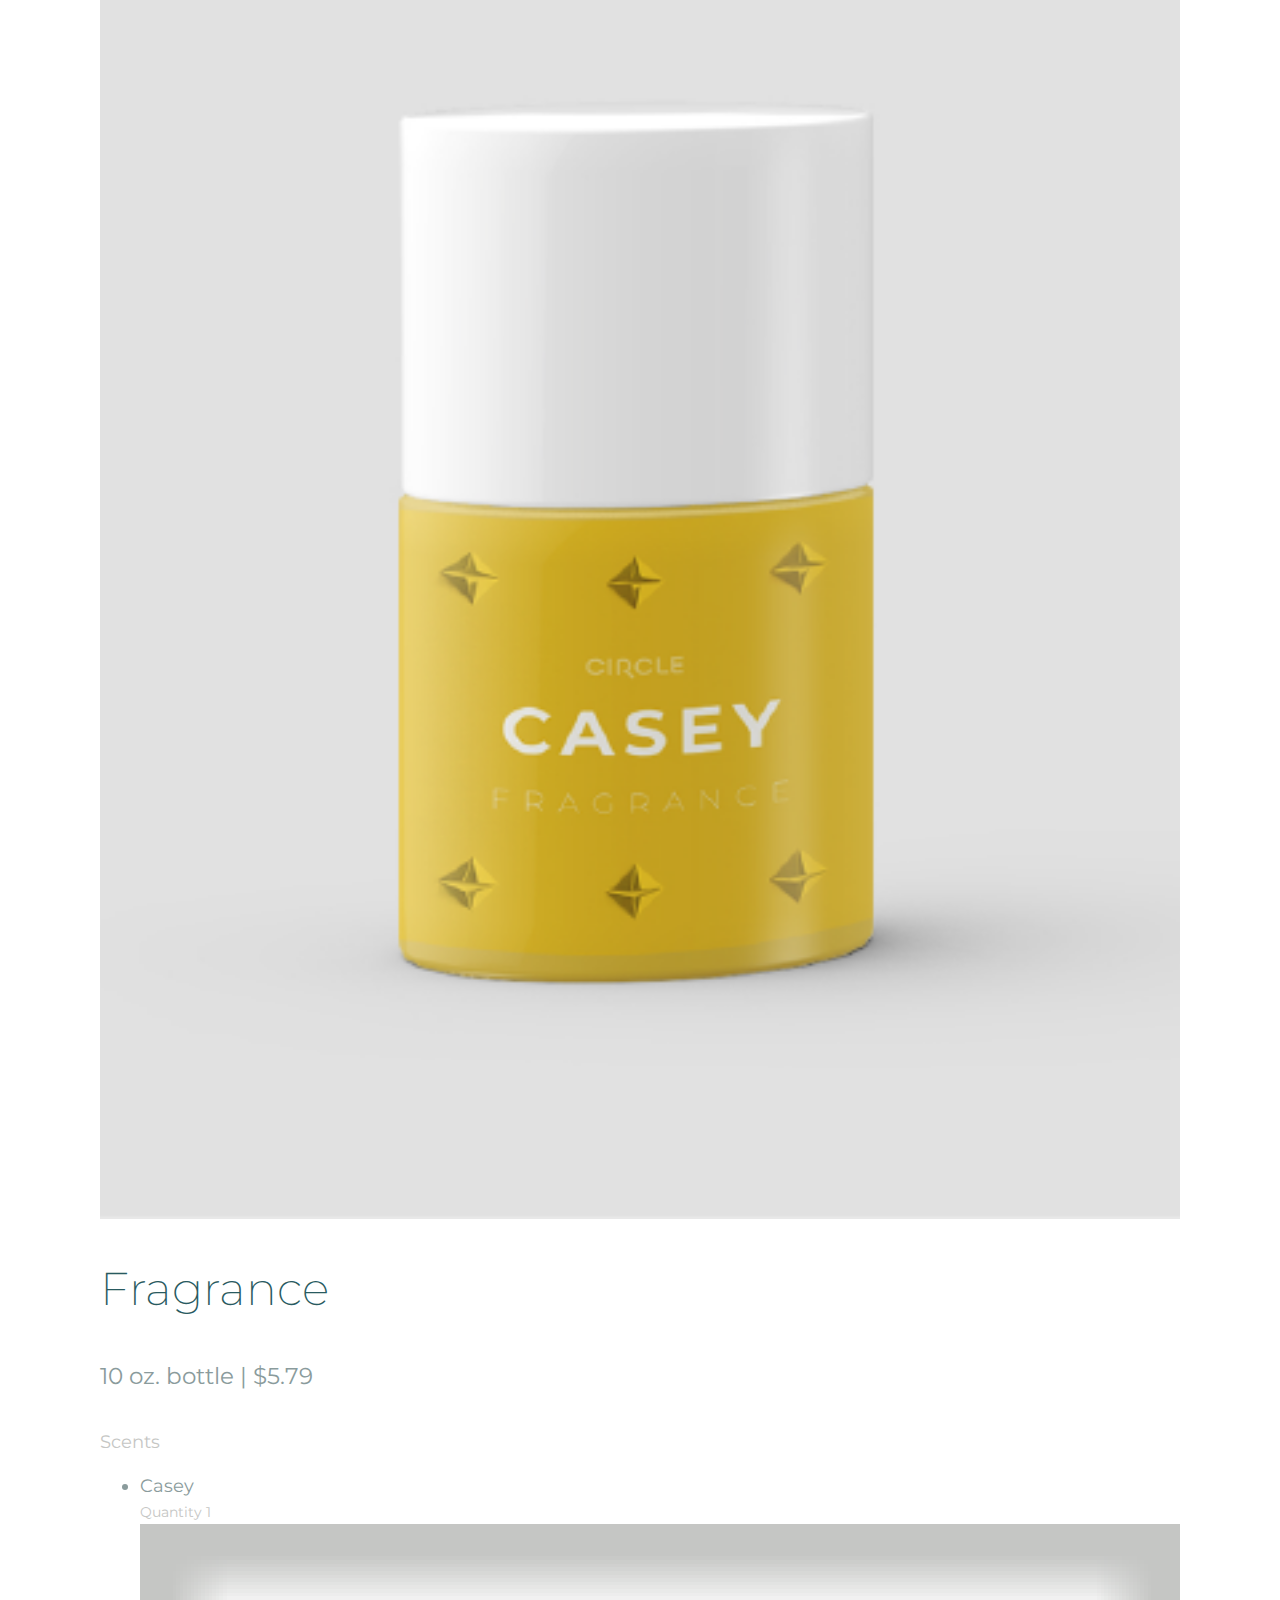
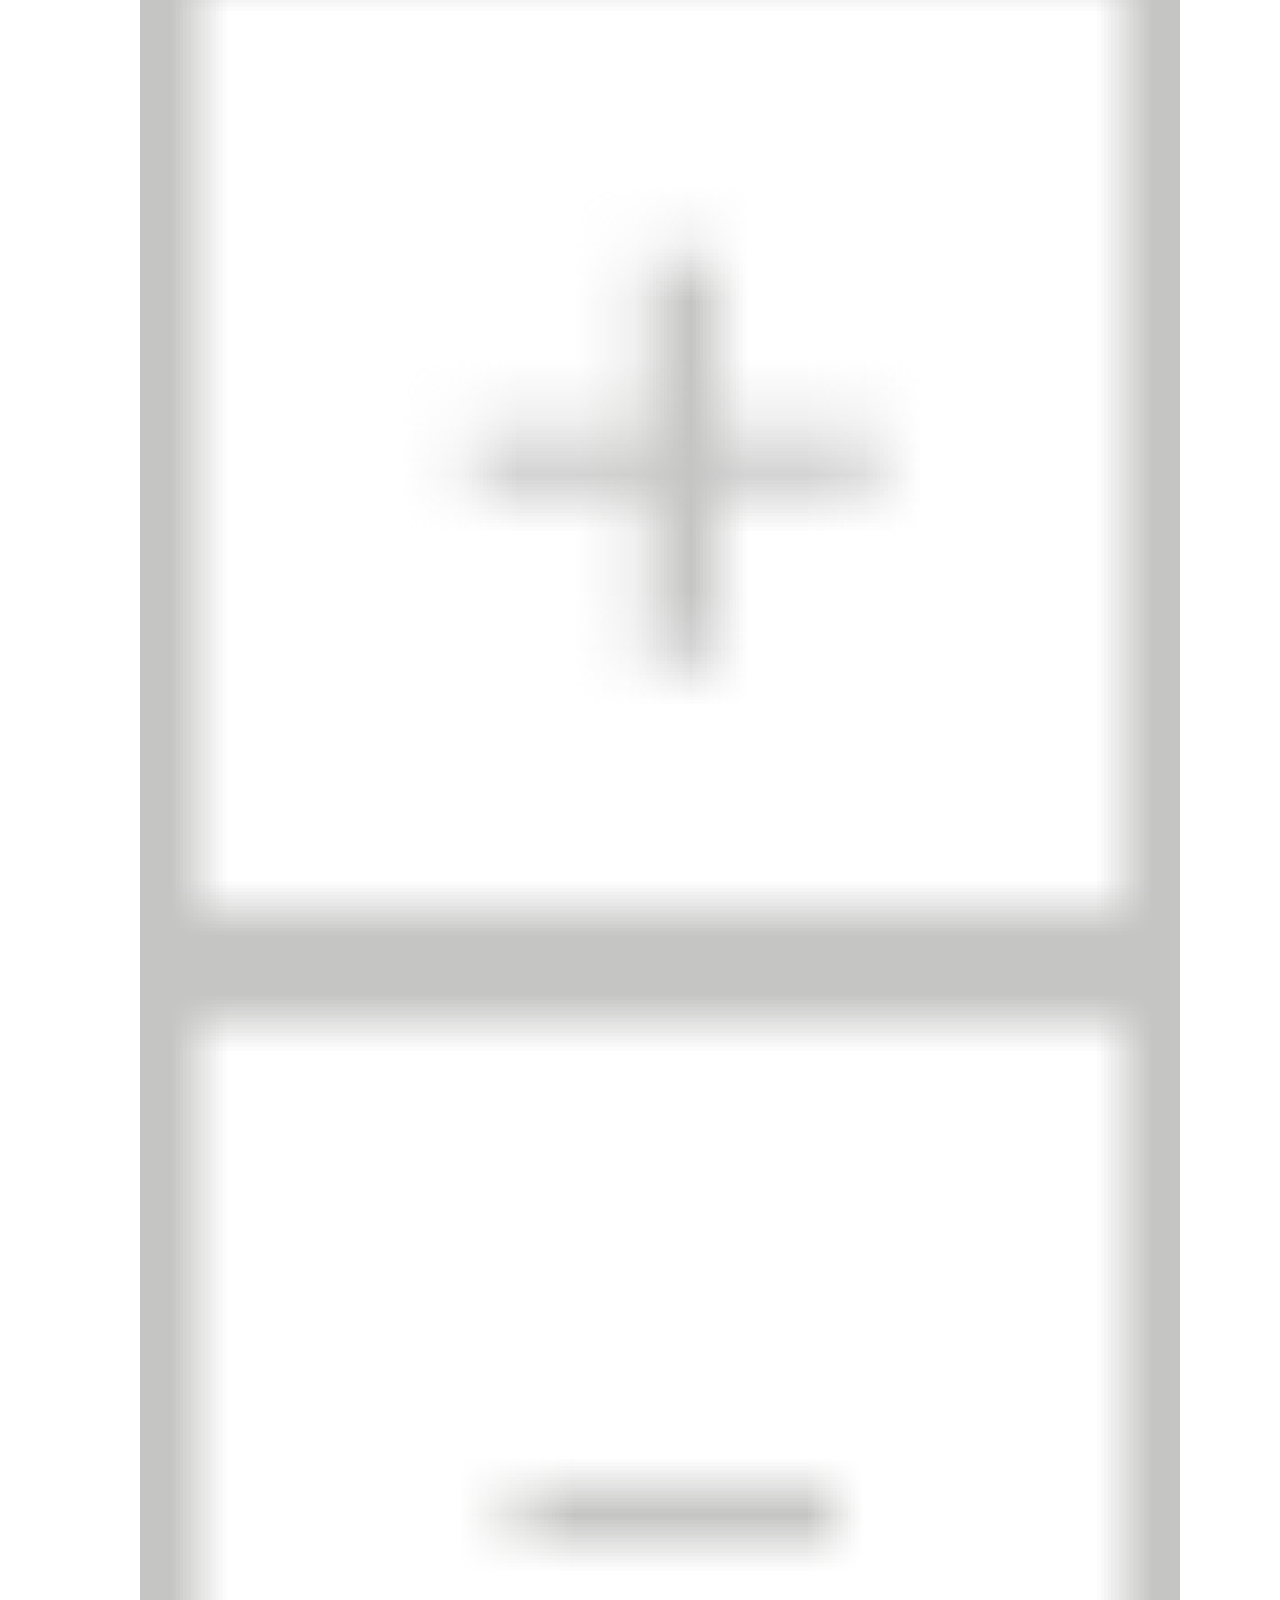
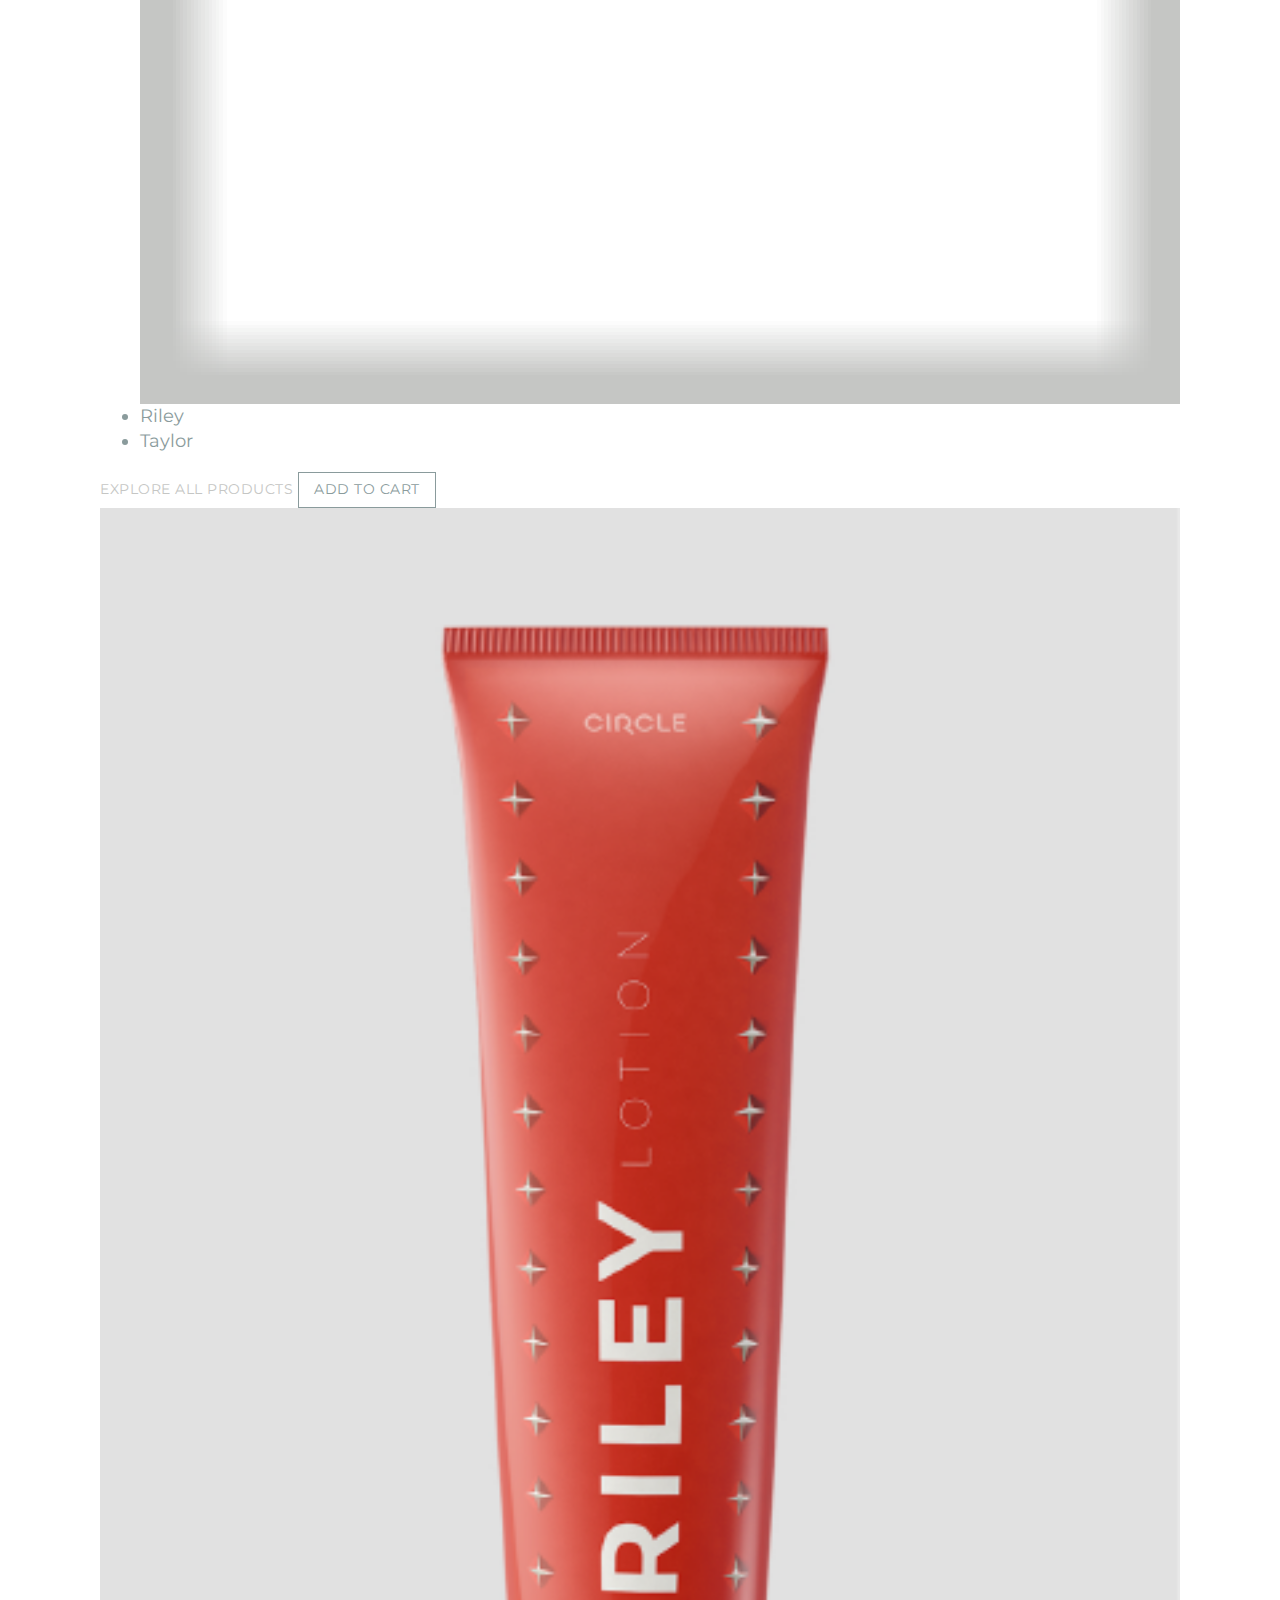
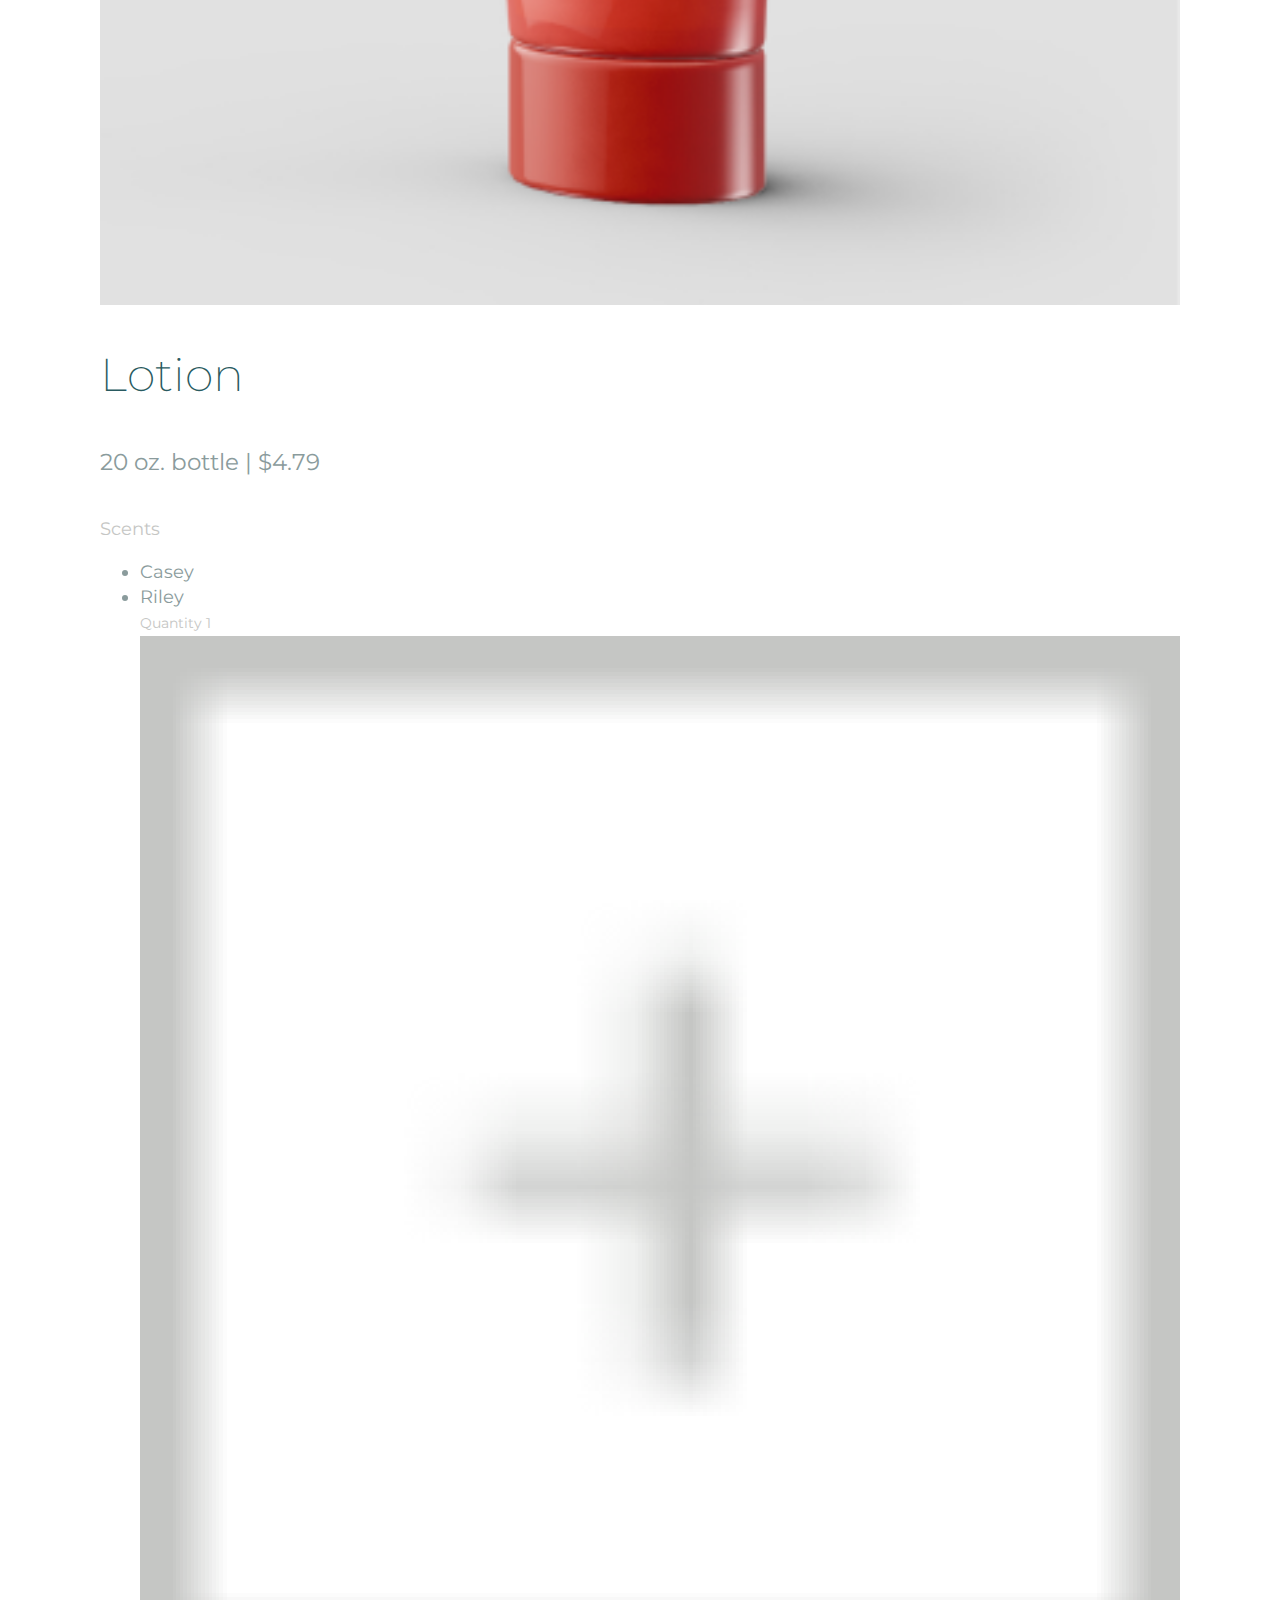
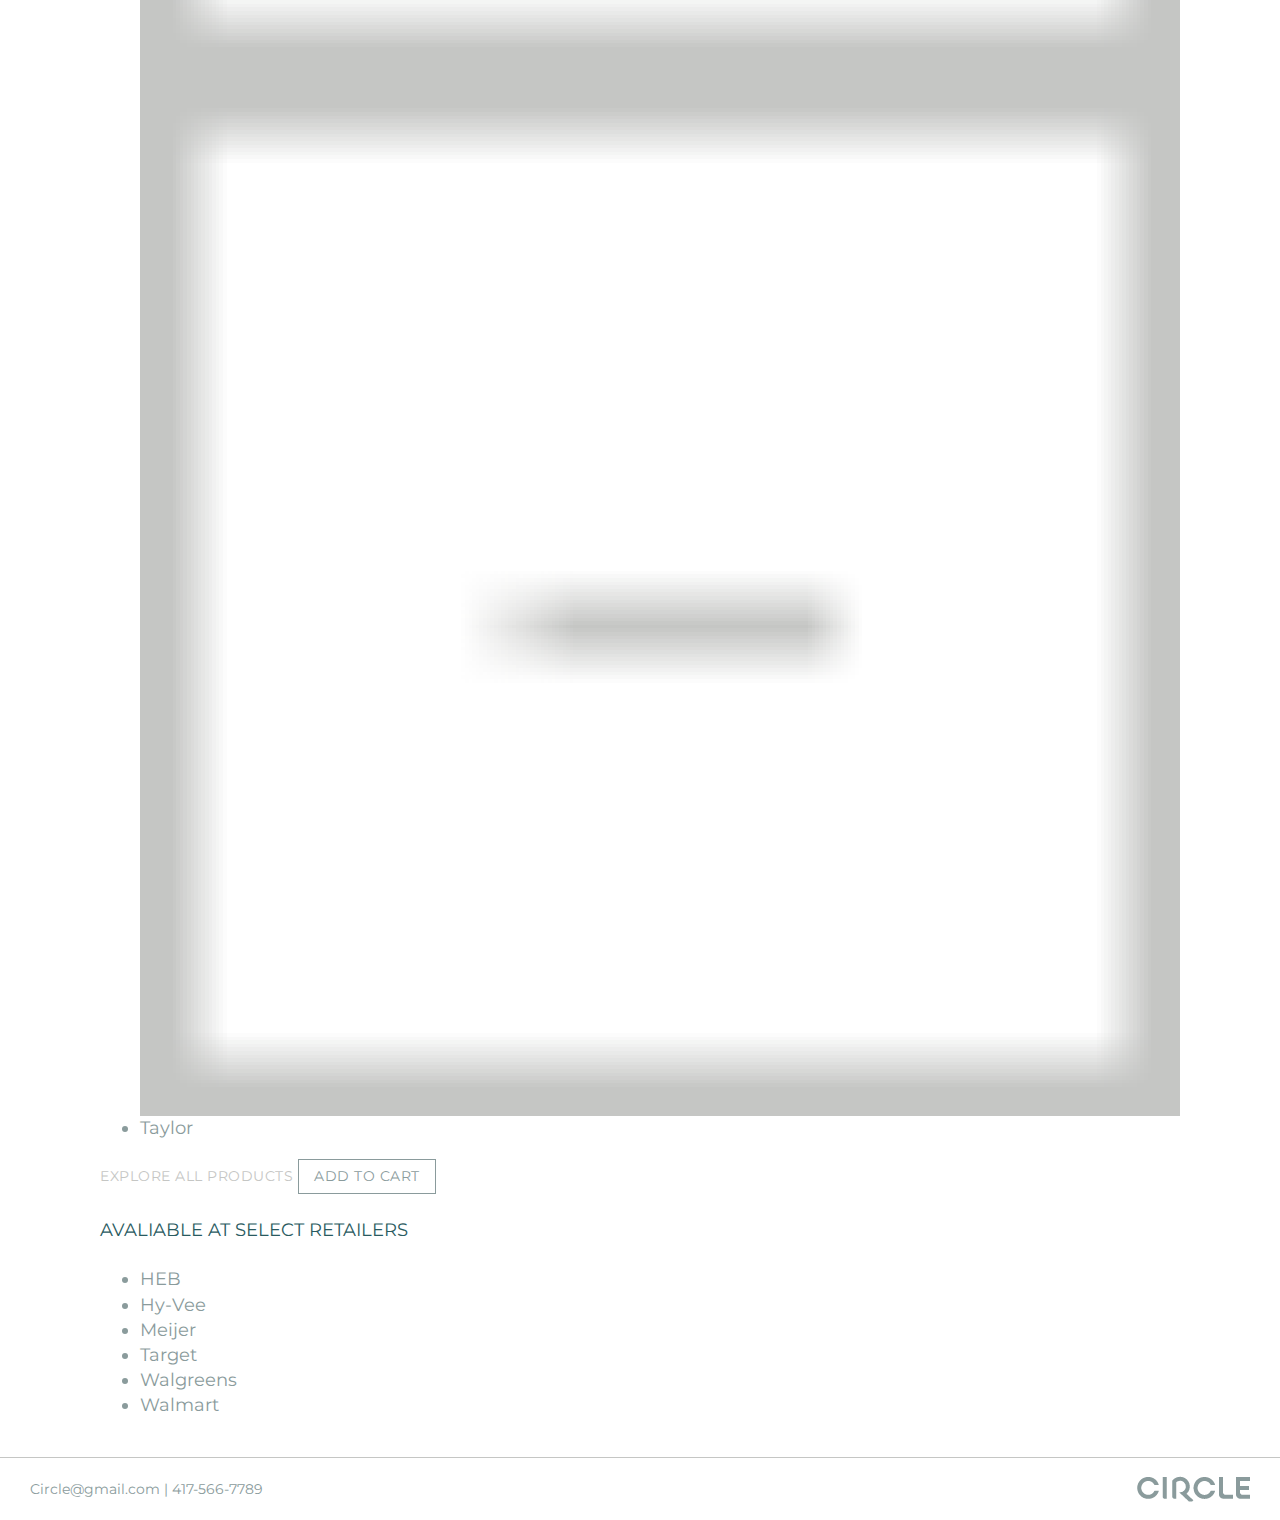
==== commit c4a8b7a3: "flexing navigation" ====
--- a/products.html
+++ b/products.html
@@ -32,14 +32,18 @@
 
 
       <div class="nav-top">
-        <a href="products.html"> <h3>products</h3> </a>
-        <h3>scents</h3>
-        <a href="index.html"><img src="assets/logo_circle.png"/></a>
+        <div class="products-scents">
+            <a href="products.html"> <h3>products</h3> </a>
+            <h3>scents</h3>
+        </div>
+        <div class="logo">
+            <a href="index.html"><img src="assets/logo_circle.png"/></a>
+        </div>
       </div>
 
 
 
-      <div class="nav-top">
+      <div class="nav-second">
         <h6>login</h6>
         <h6>cart</h6>
         <h6>support</h6>
@@ -132,7 +136,7 @@
             <h9>Circle@gmail.com  |  417-566-7789</h9>
         </div>
         <div class="footer-logo">
-            <img src="assets/logo_footer_desktop.png"/>
+          <a href="index.html"><img src="assets/logo_footer_desktop.png"/></a>
         </div>
       </div>
 
--- a/css/main.css
+++ b/css/main.css
@@ -163,7 +163,46 @@
   font-size: 14px;
 }
 
-
+a {
+  text-decoration: none;
+}
+
+.products-scents a {
+  padding-right: 25px;
+}
+
+.nav-top {
+  display: flex;
+  flex-direction: row;
+  flex-wrap: none;
+  justify-content: space-between;
+  align-items: center;
+  padding: 0px 30px;
+  width: 100%;
+  border-bottom: 1px solid #C5C6C4;
+}
+
+.products-scents {
+  display: flex;
+  flex-direction: row;
+  flex-wrap: none;
+  justify-content: flex-start;
+  align-items: center;
+}
+
+.nav-second {
+  display: flex;
+  flex-direction: row;
+  flex-wrap: none;
+  justify-content: flex-end;
+  align-items: center;
+  padding: 0px 30px;
+  background-color: yellow;
+}
+
+.nav-second h6 {
+  padding-left: 30px;
+}
 
 .products-masthead {
   background-image: url("../assets/background_products_desktop.jpg");
@@ -188,9 +227,17 @@
 }
 
 .footer {
+  display: flex;
+  flex-direction: row;
+  flex-wrap: none;
+  justify-content: space-between;
+  align-items: center;
   width: 100%;
-  border-top: 1px solid gray;
-}
+  border-top: 1px solid #C5C6C4;
+  padding: 18px 30px;
+}
+
+
 
 /* Responsive images base, put your images in a wrapper*/
 img {
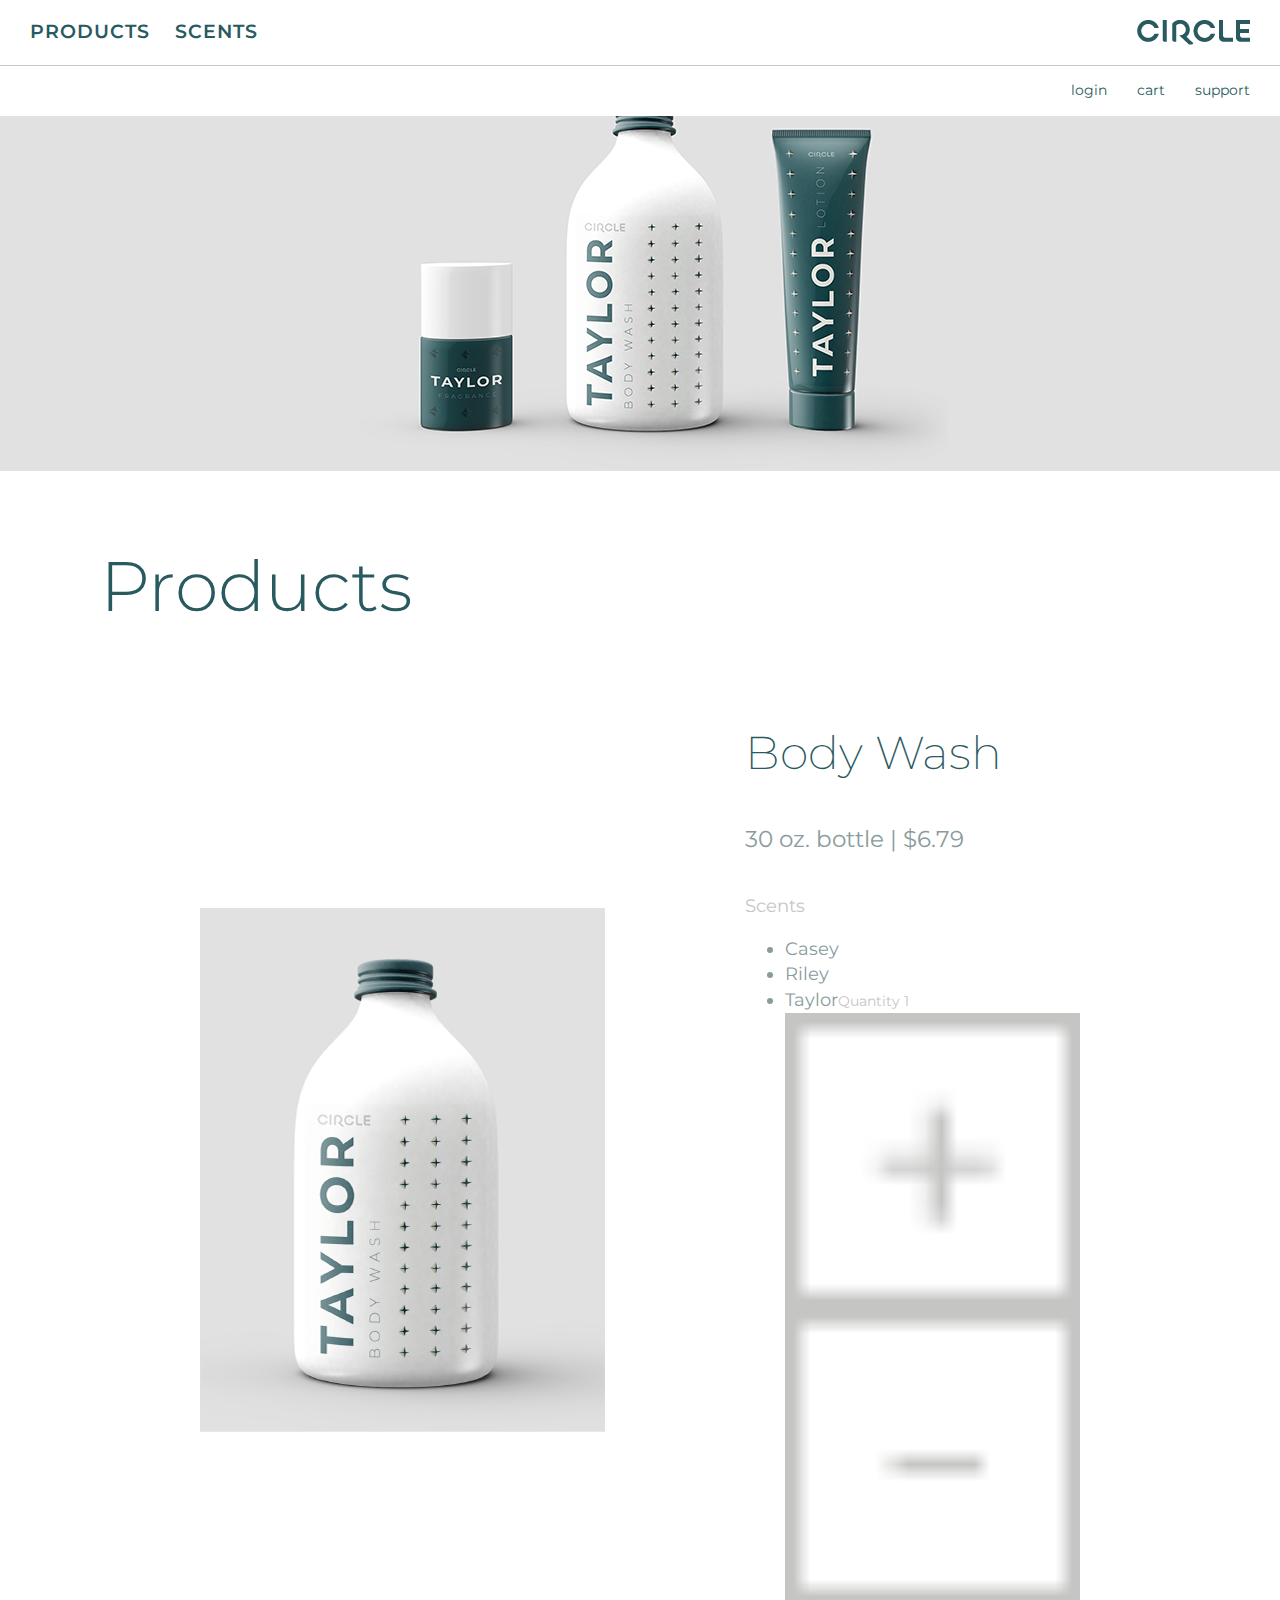
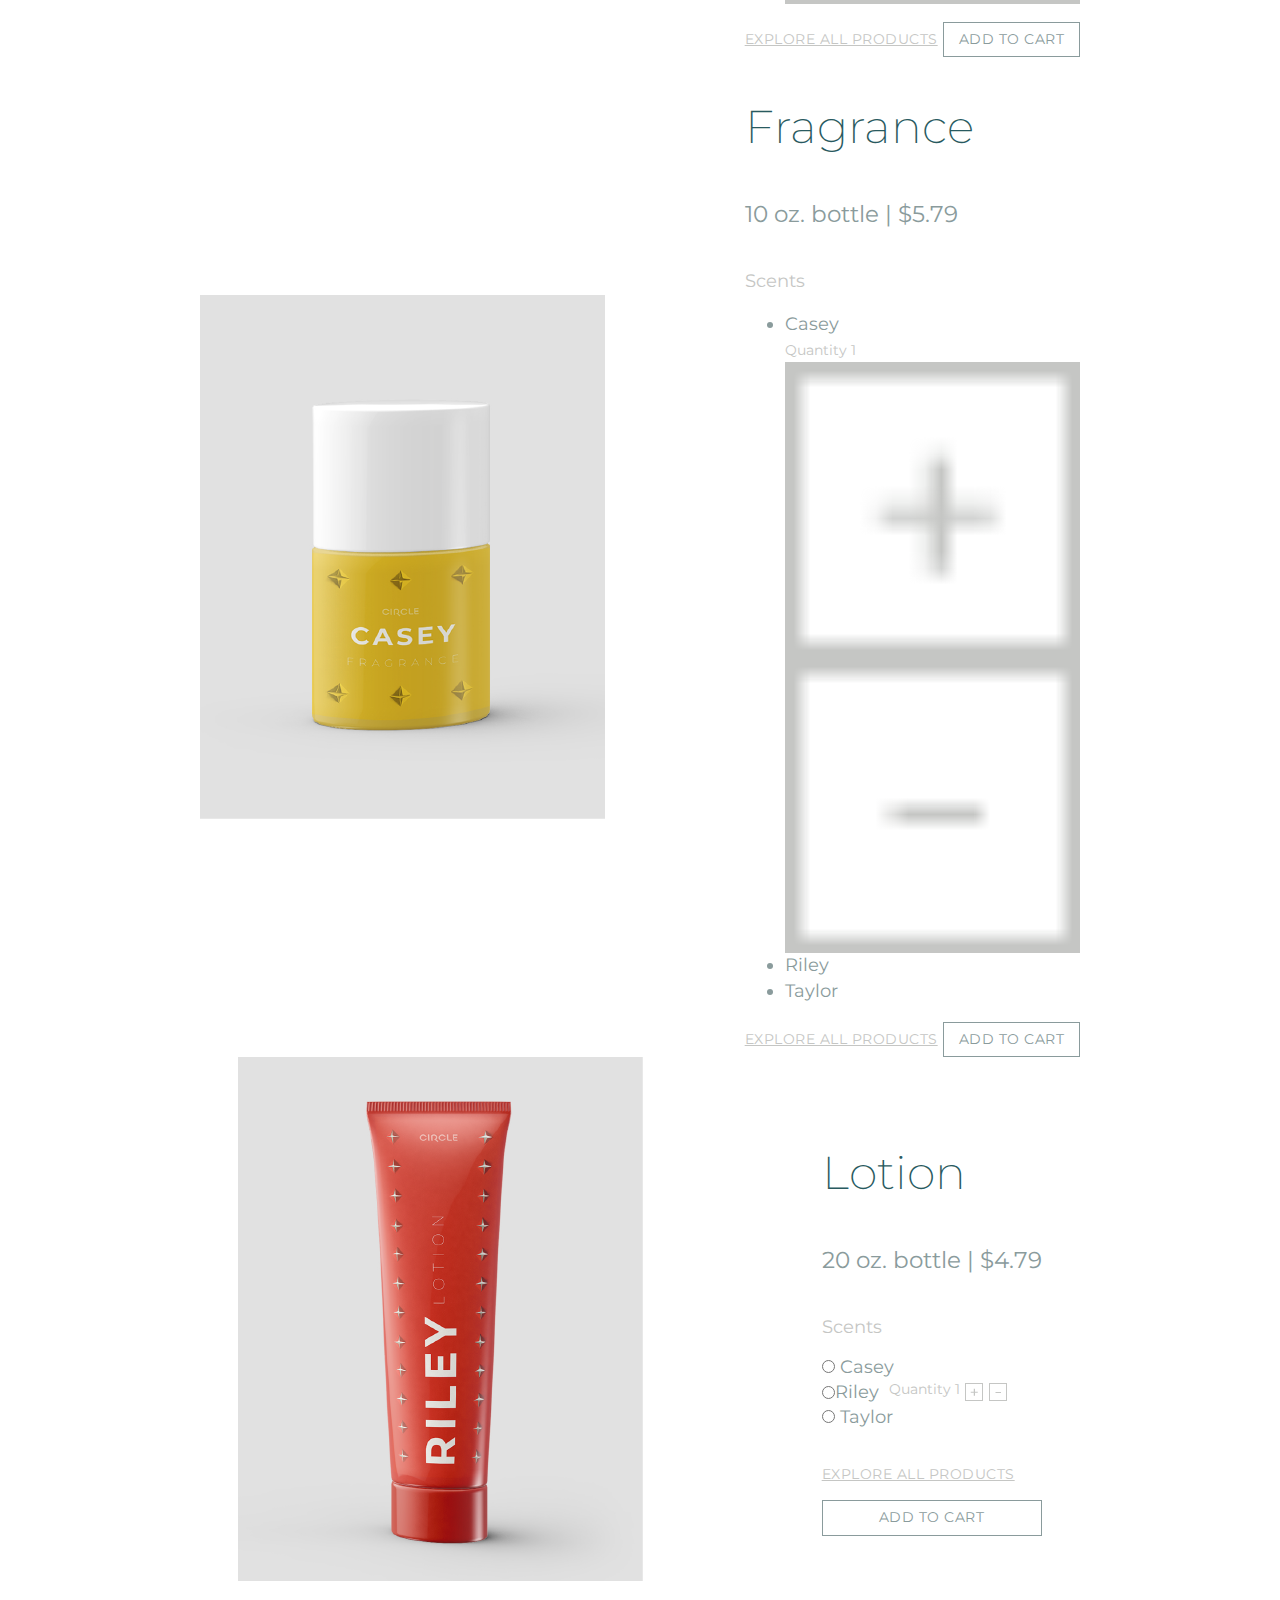
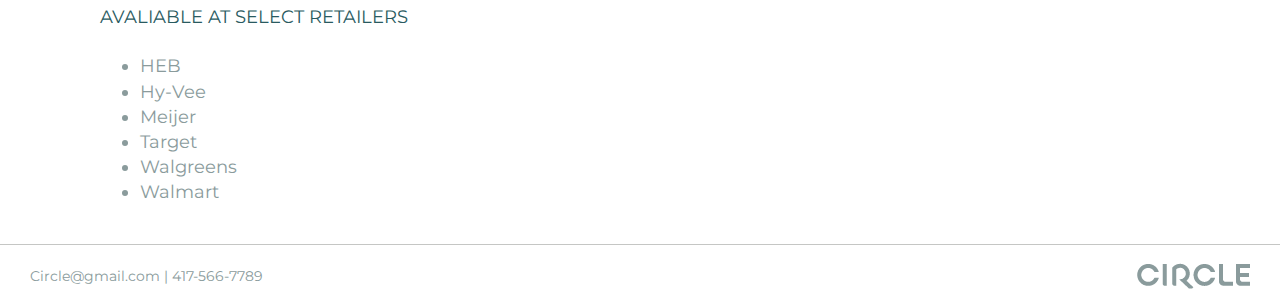
==== commit 3902f6a2: "aligning products and text, sizing images" ====
--- a/products.html
+++ b/products.html
@@ -42,16 +42,12 @@
       </div>
 
 
-
-      <div class="nav-second">
-        <h6>login</h6>
-        <h6>cart</h6>
-        <h6>support</h6>
-      </div>
-
-
-
       <div class="products-masthead">
+        <div class="nav-second">
+          <h6>login</h6>
+          <h6>cart</h6>
+          <h6>support</h6>
+        </div>
       </div>
 
 
@@ -105,12 +101,28 @@
               <h2>Lotion</h2>
               <h5>20 oz. bottle | $4.79</h5>
               <h7>Scents</h7>
-              <ul>
-                <li>Casey</li>
-                <li>Riley</li><h10>Quantity 1</h10>
+
+              <div class="scents">
+                <div class="casey">
+                    <input type="radio" id="contactChoice1"
+                    name="contact" value="email">
+                    <label for="contactChoice1">Casey</label>
+                </div>
+
+                <div class="riley">
+                    <input type="radio" id="contactChoice2"
+                    name="contact" value="phone">
+                    <label for="contactChoice2">Riley</label><h10>Quantity 1</h10>
                     <img src="assets/plus_desktop.png"/><img src="assets/minus_desktop.png"/>
-                <li>Taylor</li>
-              </ul>
+                </div>
+
+                <div class="taylor">
+                    <input type="radio" id="contactChoice3"
+                    name="contact" value="mail">
+                    <label for="contactChoice3">Taylor</label>
+                </div>
+              </div>
+
               <h8>explore all products</h8>
               <button>add to cart</button>
           </div>
--- a/css/main.css
+++ b/css/main.css
@@ -80,6 +80,8 @@
   font-family: 'Montserrat', sans-serif;
   font-weight: 200;
   font-size: 46px;
+  margin-bottom: 0px;
+  padding-bottom: 0px;
 }
 
 /* nav band*/
@@ -106,6 +108,7 @@
   font-family: 'Montserrat', sans-serif;
   font-weight: 400;
   font-size: 23px;
+  margin-top: 0px:
 }
 
 /* nav drop*/
@@ -132,6 +135,8 @@
   letter-spacing: .5px;
   font-family: 'Montserrat', sans-serif;
   font-weight: 400;
+  text-decoration: underline;
+  padding-bottom: 15px;
 }
 
 button {
@@ -197,7 +202,8 @@
   justify-content: flex-end;
   align-items: center;
   padding: 0px 30px;
-  background-color: yellow;
+  background-color: white;
+  height: 50px;
 }
 
 .nav-second h6 {
@@ -206,24 +212,79 @@
 
 .products-masthead {
   background-image: url("../assets/background_products_desktop.jpg");
-  background-repeat: repeat;
+  background-repeat: repeat-x;
   background-position: center;
   height: 405px;
 }
 
+.home-masthead {
+  background-image: url("../assets/background_home_desktop.jpg");
+  background-repeat: repeat-x;
+  background-position: center;
+  height: 405px;
+}
+
+.home-content {
+  padding: 20px 100px;
+}
+
 .products-content {
   padding: 20px 100px;
 }
 
-.home-masthead {
-  background-image: url("../assets/background_home_desktop.jpg");
-  background-repeat: repeat;
-  background-position: center;
-  height: 405px;
-}
-
-.home-content {
-  padding: 20px 100px;
+.bodywash, .spray, .lotion {
+  display: flex;
+  flex-direction: row;
+  flex-wrap: none;
+  justify-content: space-evenly;
+  align-items: center;
+}
+
+.bodywash-image, .spray-image, .lotion-image {
+  max-height: 524px;
+  max-width: 405px;
+  min-height: 250px;
+  min-width: 250px;
+  margin-right: 40px;
+}
+
+.lotion-text {
+  display: flex;
+  flex-direction: column;
+  flex-wrap: none;
+  justify-content: flex-start;
+}
+
+.scents img {
+  height: 18px;
+  width: 18px;
+  margin: 3px;
+}
+@media only screen and (max-width: 360px) {
+  .scent img {
+    height: 25px;
+    width: 25px;
+  }
+}
+
+.scents {
+  display: flex;
+  flex-direction: column;
+  flex-wrap: none;
+  justify-content: flex-start;
+  padding-top: 15px;
+  padding-bottom: 35px;
+}
+
+.riley {
+  display: flex;
+  flex-direction: row;
+  flex-wrap: none;
+}
+
+.scents h10 {
+  padding-left: 10px;
+  padding-right: 2px;
 }
 
 .footer {
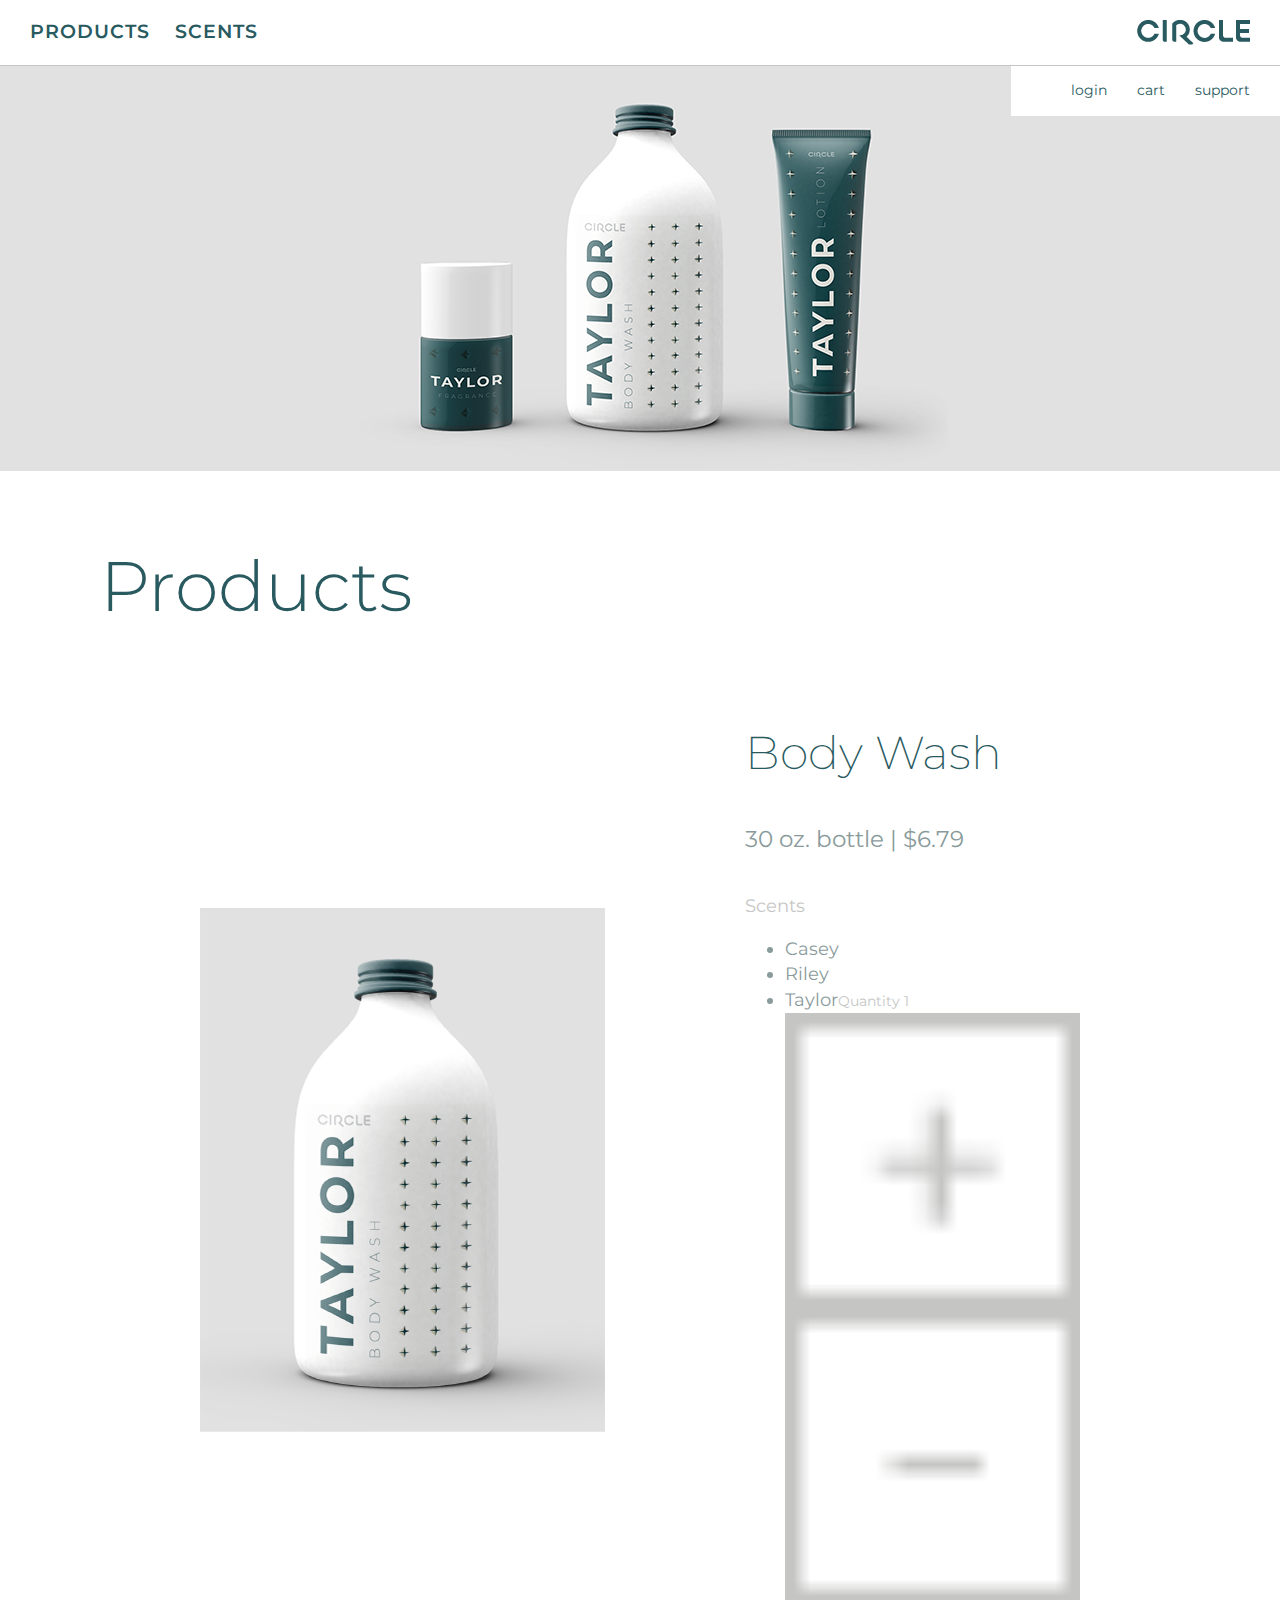
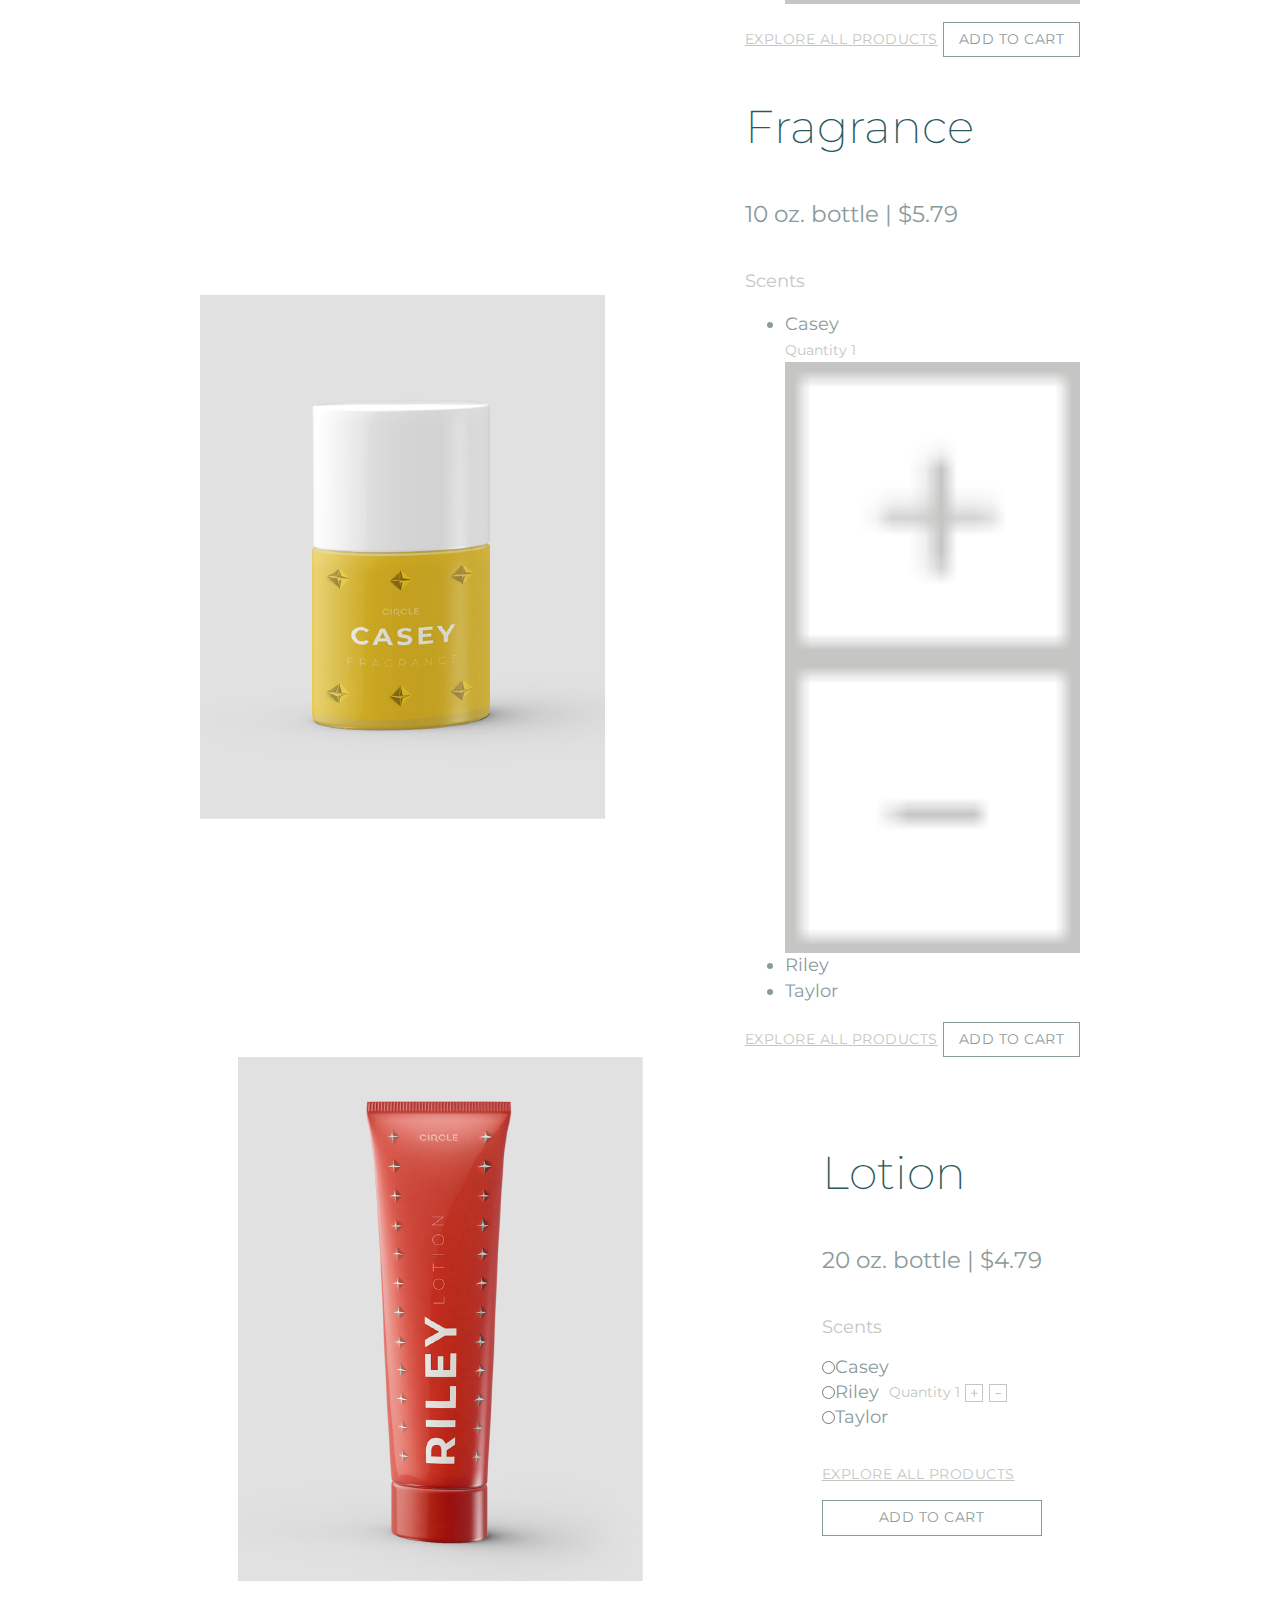
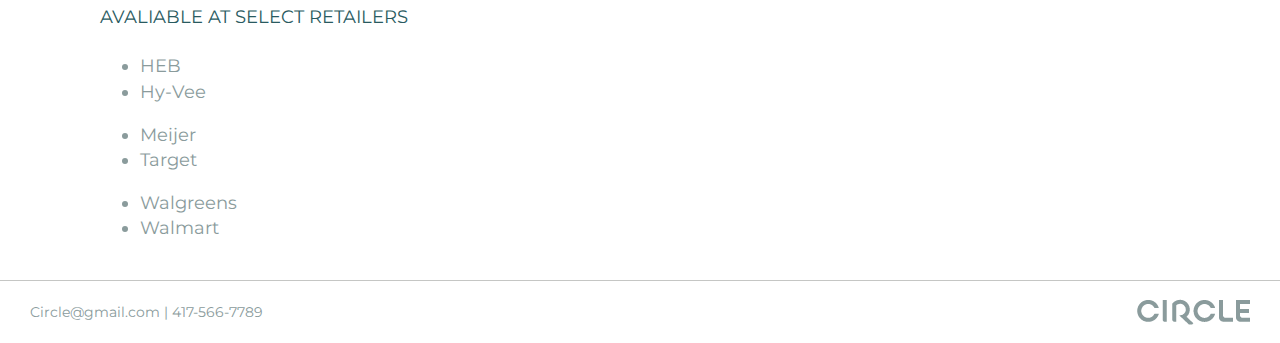
==== commit 53261fd7: "fixed radio button alignment, masthead" ====
--- a/products.html
+++ b/products.html
@@ -130,14 +130,24 @@
 
         <div class="retailers">
           <h4>Avaliable at select retailers</h4>
+          <div class="retail1">
+            <ul>
+              <li>HEB</li>
+              <li>Hy-Vee</li>
+            </ul>
+        </div>
+        <div class="retail2">
           <ul>
-            <li>HEB</li>
-            <li>Hy-Vee</li>
             <li>Meijer</li>
             <li>Target</li>
+          </ul>
+        </div>
+        <div class="retail3">
+          <ul>
             <li>Walgreens</li>
             <li>Walmart</li>
           </ul>
+        </div>
         </div>
       </div>
 
--- a/css/main.css
+++ b/css/main.css
@@ -204,6 +204,9 @@
   padding: 0px 30px;
   background-color: white;
   height: 50px;
+  position: absolute;
+  top: 0;
+  right: 0;
 }
 
 .nav-second h6 {
@@ -215,6 +218,7 @@
   background-repeat: repeat-x;
   background-position: center;
   height: 405px;
+  position: relative;
 }
 
 .home-masthead {
@@ -222,10 +226,11 @@
   background-repeat: repeat-x;
   background-position: center;
   height: 405px;
+  position: relative;
 }
 
 .home-content {
-  padding: 20px 100px;
+  padding: 20px 20vw;
 }
 
 .products-content {
@@ -276,10 +281,11 @@
   padding-bottom: 35px;
 }
 
-.riley {
-  display: flex;
-  flex-direction: row;
-  flex-wrap: none;
+.scents > div {
+  display: flex;
+  flex-direction: row;
+  flex-wrap: none;
+  align-items: center;
 }
 
 .scents h10 {
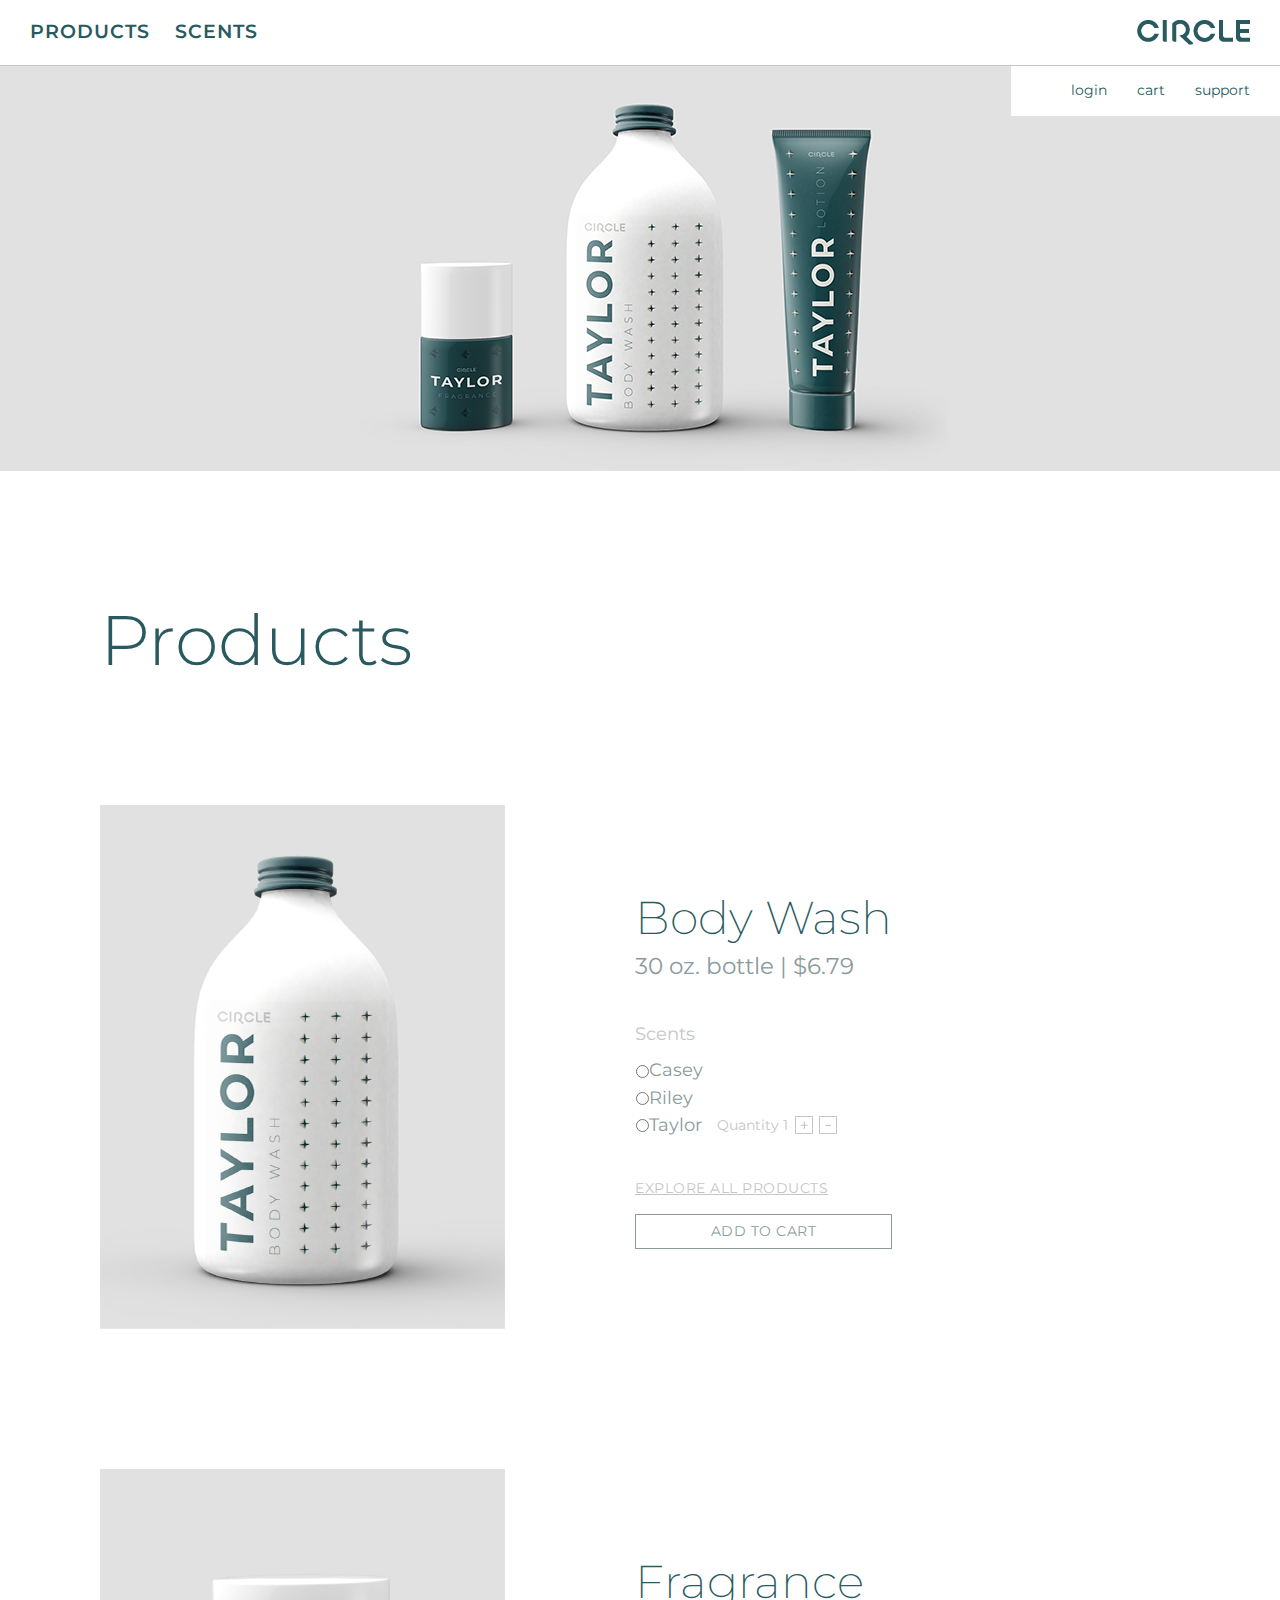
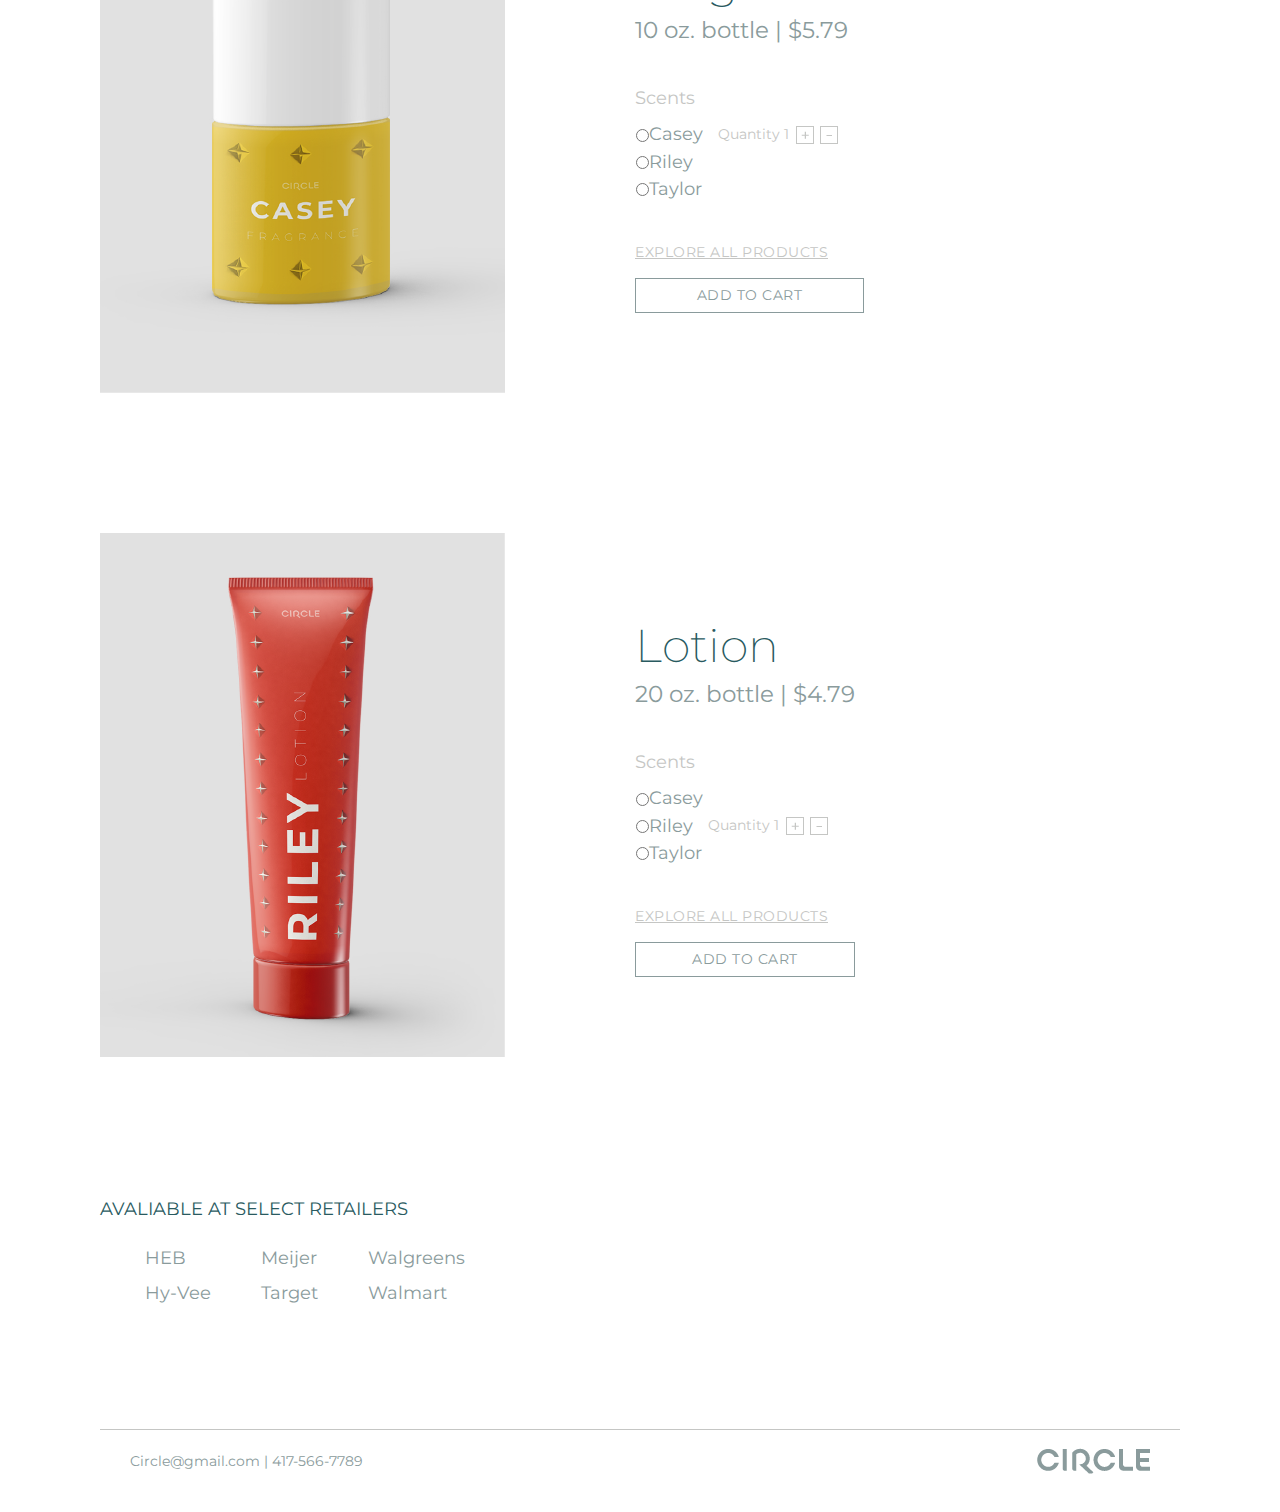
==== commit f5ee8b01: "add media queries, adjust spacing" ====
--- a/products.html
+++ b/products.html
@@ -63,12 +63,28 @@
               <h2>Body Wash</h2>
               <h5>30 oz. bottle | $6.79</h5>
               <h7>Scents</h7>
-              <ul>
-                <li>Casey</li>
-                <li>Riley</li>
-                <li>Taylor<h10>Quantity 1</h10>
-                    <img src="assets/plus_desktop.png"/><img src="assets/minus_desktop.png"/></li>
-              </ul>
+
+              <div class="scents">
+                <div class="casey">
+                    <input type="radio" id="contactChoice1"
+                    name="contact" value="casey">
+                    <label for="contactChoice1">Casey</label>
+                </div>
+
+                <div class="riley">
+                    <input type="radio" id="contactChoice2"
+                    name="contact" value="riley">
+                    <label for="contactChoice2">Riley</label>
+                </div>
+
+                <div class="taylor">
+                    <input type="radio" id="contactChoice3"
+                    name="contact" value="taylor">
+                    <label for="contactChoice3">Taylor</label><h10>Quantity  1</h10>
+                    <img src="assets/plus_desktop.png"/><img src="assets/minus_desktop.png"/>
+                </div>
+              </div>
+
               <h8>explore all products</h8>
               <button>add to cart</button>
           </div>
@@ -82,12 +98,28 @@
               <h2>Fragrance</h2>
               <h5>10 oz. bottle | $5.79</h5>
               <h7>Scents</h7>
-              <ul>
-                <li>Casey</li><h10>Quantity 1</h10>
+
+              <div class="scents">
+                <div class="casey">
+                    <input type="radio" id="contactChoice1"
+                    name="contact" value="casey">
+                    <label for="contactChoice1">Casey</label><h10>Quantity  1</h10>
                     <img src="assets/plus_desktop.png"/><img src="assets/minus_desktop.png"/>
-                <li>Riley</li>
-                <li>Taylor</li>
-              </ul>
+                </div>
+
+                <div class="riley">
+                    <input type="radio" id="contactChoice2"
+                    name="contact" value="riley">
+                    <label for="contactChoice2">Riley</label>
+                </div>
+
+                <div class="taylor">
+                    <input type="radio" id="contactChoice3"
+                    name="contact" value="taylor">
+                    <label for="contactChoice3">Taylor</label>
+                </div>
+              </div>
+
               <h8>explore all products</h8>
               <button>add to cart</button>
           </div>
@@ -105,20 +137,20 @@
               <div class="scents">
                 <div class="casey">
                     <input type="radio" id="contactChoice1"
-                    name="contact" value="email">
+                    name="contact" value="casey">
                     <label for="contactChoice1">Casey</label>
                 </div>
 
                 <div class="riley">
                     <input type="radio" id="contactChoice2"
-                    name="contact" value="phone">
-                    <label for="contactChoice2">Riley</label><h10>Quantity 1</h10>
+                    name="contact" value="riley">
+                    <label for="contactChoice2">Riley</label><h10>Quantity  1</h10>
                     <img src="assets/plus_desktop.png"/><img src="assets/minus_desktop.png"/>
                 </div>
 
                 <div class="taylor">
                     <input type="radio" id="contactChoice3"
-                    name="contact" value="mail">
+                    name="contact" value="taylor">
                     <label for="contactChoice3">Taylor</label>
                 </div>
               </div>
@@ -130,24 +162,25 @@
 
         <div class="retailers">
           <h4>Avaliable at select retailers</h4>
-          <div class="retail1">
-            <ul>
-              <li>HEB</li>
-              <li>Hy-Vee</li>
-            </ul>
-        </div>
-        <div class="retail2">
-          <ul>
-            <li>Meijer</li>
-            <li>Target</li>
-          </ul>
-        </div>
-        <div class="retail3">
-          <ul>
-            <li>Walgreens</li>
-            <li>Walmart</li>
-          </ul>
-        </div>
+          <div class="stores">
+              <div class="retail">
+                <ul>
+                  <li>HEB</li>
+                  <li>Hy-Vee</li>
+                </ul>
+            </div>
+            <div class="retail">
+              <ul>
+                <li>Meijer</li>
+                <li>Target</li>
+              </ul>
+            </div>
+            <div class="retail">
+              <ul>
+                <li>Walgreens</li>
+                <li>Walmart</li>
+              </ul>
+            </div>
         </div>
       </div>
 
--- a/css/main.css
+++ b/css/main.css
@@ -72,6 +72,7 @@
   font-family: 'Montserrat', sans-serif;
   font-weight: 300;
   font-size: 70px;
+  margin-top: 100px;
 }
 
 /* product title */
@@ -80,8 +81,8 @@
   font-family: 'Montserrat', sans-serif;
   font-weight: 200;
   font-size: 46px;
-  margin-bottom: 0px;
-  padding-bottom: 0px;
+  margin: 0;
+  padding: 0;
 }
 
 /* nav band*/
@@ -100,6 +101,8 @@
   text-transform: uppercase;
   font-family: 'Montserrat', sans-serif;
   font-weight: 400;
+  margin-top: 70px;
+  margin-bottom: 0;
 }
 
 /* oz bottle */
@@ -108,7 +111,7 @@
   font-family: 'Montserrat', sans-serif;
   font-weight: 400;
   font-size: 23px;
-  margin-top: 0px:
+  margin: 0;
 }
 
 /* nav drop*/
@@ -125,6 +128,7 @@
   font-family: 'Montserrat', sans-serif;
   font-weight: 400;
   font-size: 18px;
+  padding-top: 40px;
 }
 
 /* explore */
@@ -221,6 +225,16 @@
   position: relative;
 }
 
+@media only screen and (max-width: 340px) {
+  .products-masthead {
+    background-image: url("../assets/background_products_mobile.jpg");
+    background-repeat: repeat-x;
+    background-position: center;
+    height: 270px;
+    position: relative;
+  }
+}
+
 .home-masthead {
   background-image: url("../assets/background_home_desktop.jpg");
   background-repeat: repeat-x;
@@ -229,8 +243,27 @@
   position: relative;
 }
 
+@media only screen and (max-width: 340px) {
+  .home-masthead {
+    background-image: url("../assets/background_home_mobile.jpg");
+    background-repeat: repeat-x;
+    background-position: center;
+    height: 270px;
+    position: relative;
+  }
+}
+
 .home-content {
-  padding: 20px 20vw;
+  /*padding: 20px 20vw;*/
+  max-width: 900px;
+  min-width: 240px;
+  padding: 20px 100px;
+}
+/*change vw for mobile*/
+
+.home-content h2 {
+  padding-top: 50px;
+  padding-bottom: 20px;
 }
 
 .products-content {
@@ -241,8 +274,14 @@
   display: flex;
   flex-direction: row;
   flex-wrap: none;
-  justify-content: space-evenly;
-  align-items: center;
+  align-items: center;
+}
+
+@media only screen and (max-width: 700px) {
+  .bodywash, .spray, .lotion {
+    flex-direction: column;
+    align-items: flex-start;
+  }
 }
 
 .bodywash-image, .spray-image, .lotion-image {
@@ -250,10 +289,19 @@
   max-width: 405px;
   min-height: 250px;
   min-width: 250px;
-  margin-right: 40px;
-}
-
-.lotion-text {
+  margin-right: 130px;
+  margin-bottom: 70px;
+  margin-top: 70px;
+}
+
+@media only screen and (max-width: 900px) {
+  .bodywash-image, .spray-image, .lotion-image {
+    margin-right: 80px;
+  }
+}
+
+
+.bodywash-text, .spray-text, .lotion-text {
   display: flex;
   flex-direction: column;
   flex-wrap: none;
@@ -265,6 +313,7 @@
   width: 18px;
   margin: 3px;
 }
+
 @media only screen and (max-width: 360px) {
   .scent img {
     height: 25px;
@@ -277,8 +326,8 @@
   flex-direction: column;
   flex-wrap: none;
   justify-content: flex-start;
-  padding-top: 15px;
-  padding-bottom: 35px;
+  padding-top: 10px;
+  padding-bottom: 40px;
 }
 
 .scents > div {
@@ -286,11 +335,41 @@
   flex-direction: row;
   flex-wrap: none;
   align-items: center;
+  padding: 1px;
+}
+
+.radio {
+  padding: 20px;
 }
 
 .scents h10 {
-  padding-left: 10px;
-  padding-right: 2px;
+  padding-left: 15px;
+  padding-right: 4px;
+}
+
+.stores {
+  display: flex;
+  flex-direction: row;
+}
+
+.retail {
+  padding: 0;
+  margin: 0;
+}
+
+@media only screen and (max-width: 580px) {
+  .stores {
+    flex-direction: column;
+    align-items: flex-start;
+  }
+}
+
+ul {
+  list-style-type: none;
+}
+
+li {
+  padding: 5px;
 }
 
 .footer {
@@ -302,6 +381,7 @@
   width: 100%;
   border-top: 1px solid #C5C6C4;
   padding: 18px 30px;
+  margin-top: 100px;
 }
 
 
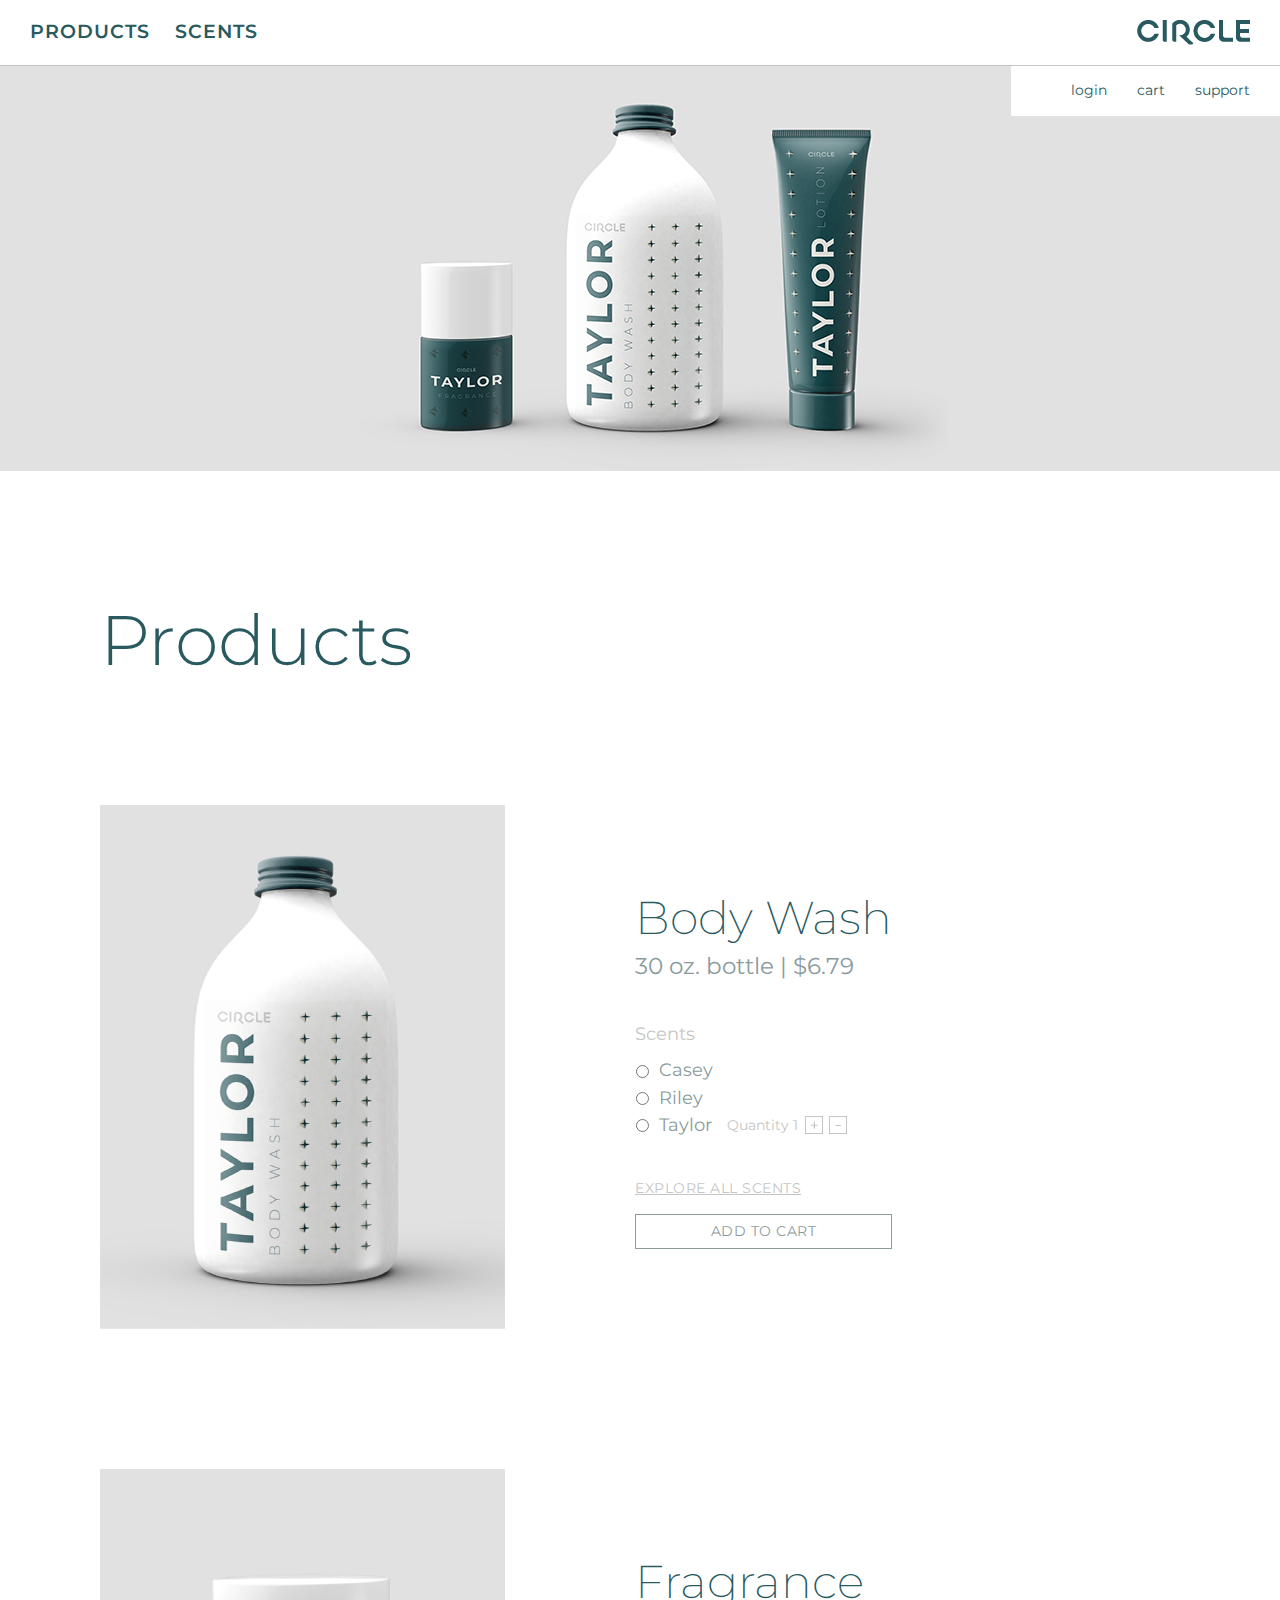
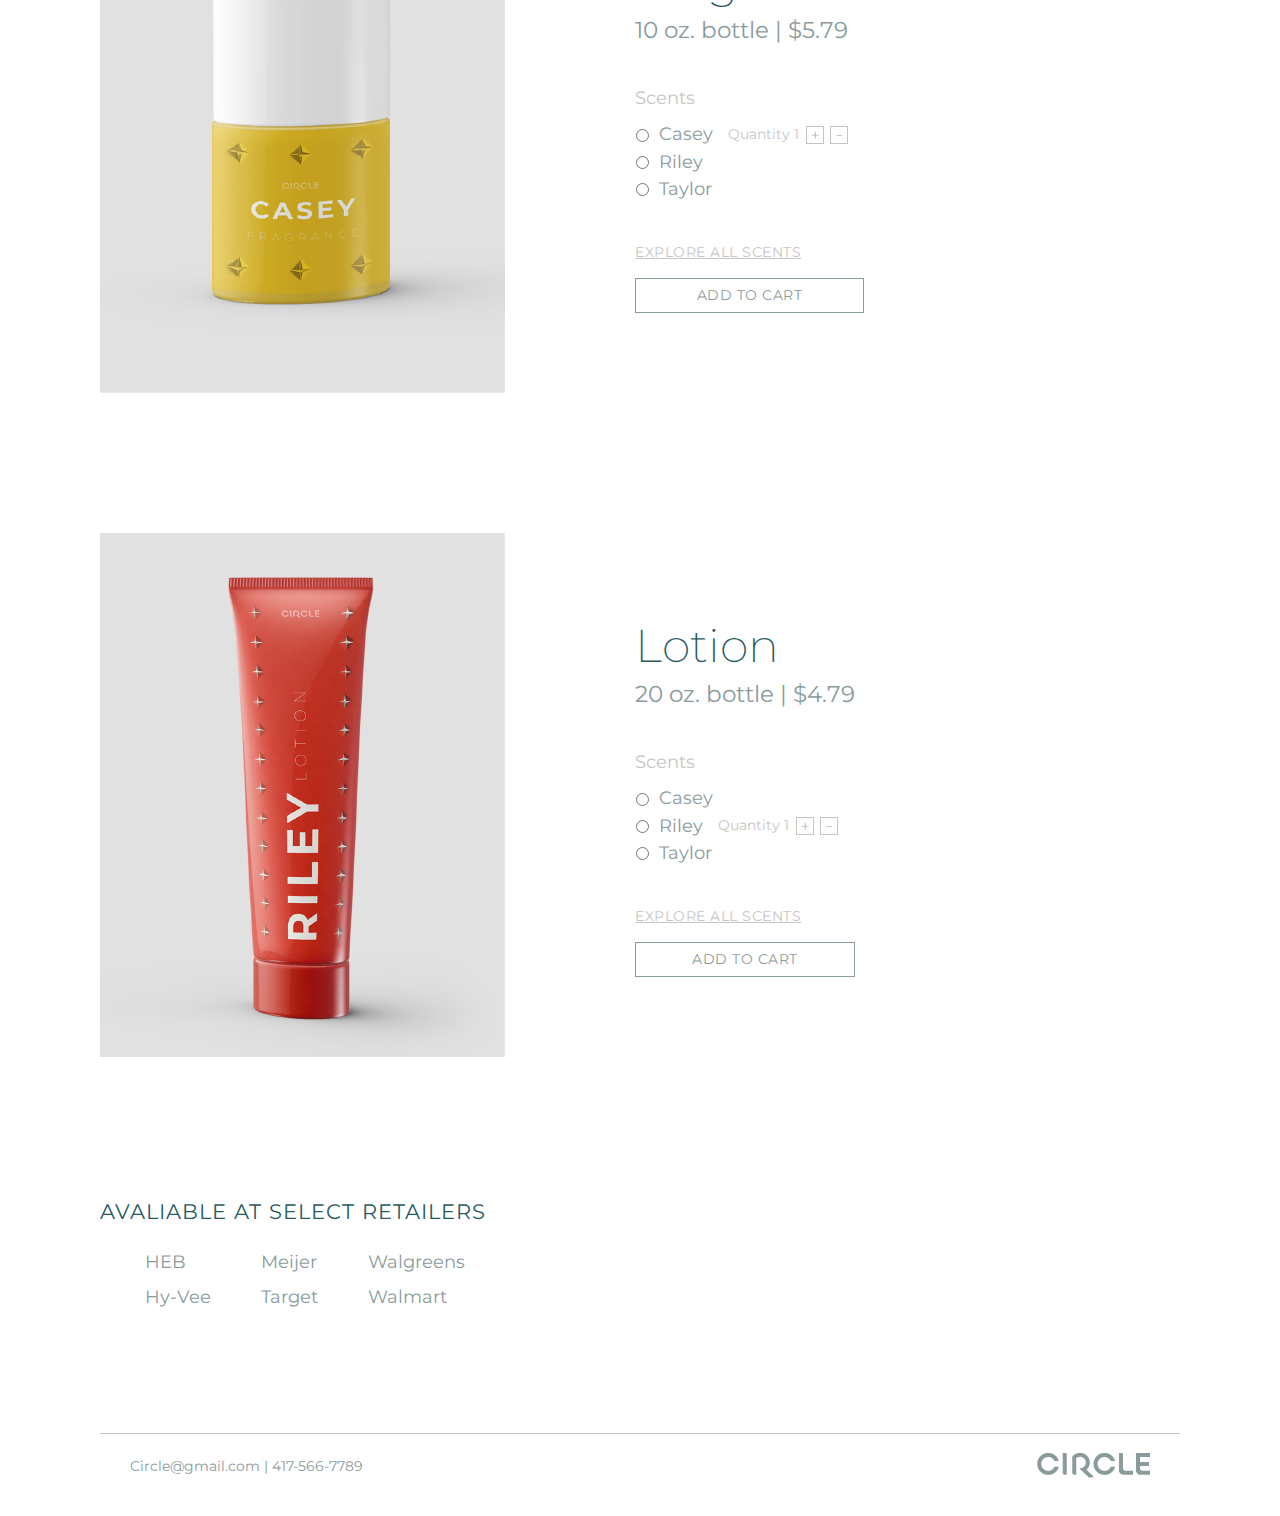
==== commit df19ae0d: "fix wording, media query font size" ====
--- a/products.html
+++ b/products.html
@@ -42,6 +42,18 @@
       </div>
 
 
+
+      <div class="nav-mobile">
+        <div class="menu">
+          <img src="assets/nav.png"/>
+        </div>
+        <div class="logo">
+            <a href="index.html"><img src="assets/logo_circle.png"/></a>
+        </div>
+      </div>
+
+
+
       <div class="products-masthead">
         <div class="nav-second">
           <h6>login</h6>
@@ -85,7 +97,7 @@
                 </div>
               </div>
 
-              <h8>explore all products</h8>
+              <h8>explore all scents</h8>
               <button>add to cart</button>
           </div>
         </div>
@@ -120,7 +132,7 @@
                 </div>
               </div>
 
-              <h8>explore all products</h8>
+              <h8>explore all scents</h8>
               <button>add to cart</button>
           </div>
         </div>
@@ -155,7 +167,7 @@
                 </div>
               </div>
 
-              <h8>explore all products</h8>
+              <h8>explore all scents</h8>
               <button>add to cart</button>
           </div>
         </div>
--- a/css/main.css
+++ b/css/main.css
@@ -58,12 +58,22 @@
   font-weight: 400;
   font-size: 18px;
 }
+@media only screen and (max-width: 900px) {
+  body {
+    font-size: 15px;
+  }
+}
 
 li {
   color: #8A9B9C;
   font-family: 'Montserrat', sans-serif;
   font-weight: 400;
   font-size: 18px;
+}
+@media only screen and (max-width: 900px) {
+  li {
+    font-size: 16px;
+  }
 }
 
 /* page title */
@@ -73,6 +83,11 @@
   font-weight: 300;
   font-size: 70px;
   margin-top: 100px;
+}
+@media only screen and (max-width: 900px) {
+  h1 {
+    font-size: 48px;
+  }
 }
 
 /* product title */
@@ -84,6 +99,11 @@
   margin: 0;
   padding: 0;
 }
+@media only screen and (max-width: 900px) {
+  h2 {
+    font-size: 36px;
+  }
+}
 
 /* nav band*/
 h3 {
@@ -94,6 +114,11 @@
   font-size: 19px;
   letter-spacing: 1px;
 }
+@media only screen and (max-width: 900px) {
+  h3 {
+    font-size: 17px;
+  }
+}
 
 /* retailers */
 h4 {
@@ -103,6 +128,13 @@
   font-weight: 400;
   margin-top: 70px;
   margin-bottom: 0;
+  font-size: 21px;
+  letter-spacing: 1px;
+}
+@media only screen and (max-width: 900px) {
+  h4 {
+    font-size: 19px;
+  }
 }
 
 /* oz bottle */
@@ -113,6 +145,11 @@
   font-size: 23px;
   margin: 0;
 }
+@media only screen and (max-width: 900px) {
+  h5 {
+    font-size: 21px;
+  }
+}
 
 /* nav drop*/
 h6 {
@@ -121,6 +158,11 @@
   font-weight: 400;
   font-size: 14px;
 }
+@media only screen and (max-width: 900px) {
+  h6 {
+    font-size: 12px;
+  }
+}
 
 /* scents */
 h7 {
@@ -129,6 +171,11 @@
   font-weight: 400;
   font-size: 18px;
   padding-top: 40px;
+}
+@media only screen and (max-width: 900px) {
+  h7 {
+    font-size: 16px;
+  }
 }
 
 /* explore */
@@ -148,12 +195,13 @@
   background: none;
   background-color: white;
   box-shadow: none;
-  border: 1.9px solid #8A9B9C;
-  padding: 7px 15px;
+  border: 1px solid #8A9B9C;
+  padding: 7px 10px;
   font-size: 14px;
   letter-spacing: .5px;
   font-family: 'Montserrat', sans-serif;
   font-weight: 400;
+  border-radius: 0px;
 }
 
 /*footer*/
@@ -163,6 +211,11 @@
   font-weight: 400;
   font-size: 14px;
 }
+@media only screen and (max-width: 900px) {
+  h9 {
+    font-size: 12px;
+  }
+}
 
 /*quantity*/
 h10 {
@@ -170,6 +223,11 @@
   font-family: 'Montserrat', sans-serif;
   font-weight: 400;
   font-size: 14px;
+}
+@media only screen and (max-width: 900px) {
+  h10 {
+    font-size: 12px;
+  }
 }
 
 a {
@@ -189,6 +247,11 @@
   padding: 0px 30px;
   width: 100%;
   border-bottom: 1px solid #C5C6C4;
+}
+@media only screen and (max-width: 500px) {
+  .nav-top {
+    display: none;
+  }
 }
 
 .products-scents {
@@ -212,9 +275,31 @@
   top: 0;
   right: 0;
 }
+@media only screen and (max-width: 500px) {
+  .nav-second {
+    display: none;
+  }
+}
 
 .nav-second h6 {
   padding-left: 30px;
+}
+
+.nav-mobile {
+  display: none;
+}
+@media only screen and (max-width: 500px) {
+  .nav-mobile {
+      display: flex;
+      flex-direction: row;
+      flex-wrap: none;
+      justify-content: space-between;
+      align-items: center;
+      padding: 0px 30px;
+      width: 100%;
+      border-bottom: 1px solid #C5C6C4;
+      height: 60px;
+    }
 }
 
 .products-masthead {
@@ -255,20 +340,34 @@
 
 .home-content {
   /*padding: 20px 20vw;*/
-  max-width: 900px;
+  max-width: 920px;
   min-width: 240px;
   padding: 20px 100px;
+  line-height: 2em;
 }
 /*change vw for mobile*/
+
+.home-content h1 {
+  padding-bottom: 5px;
+  line-height: 1.5em;
+
+}
 
 .home-content h2 {
   padding-top: 50px;
   padding-bottom: 20px;
+  line-height: 1.5em;
+
 }
 
 .products-content {
   padding: 20px 100px;
 }
+@media only screen and (max-width: 360px) {
+  .products-content {
+    padding: 20px 25px;
+  }
+}
 
 .bodywash, .spray, .lotion {
   display: flex;
@@ -277,7 +376,7 @@
   align-items: center;
 }
 
-@media only screen and (max-width: 700px) {
+@media only screen and (max-width: 900px) {
   .bodywash, .spray, .lotion {
     flex-direction: column;
     align-items: flex-start;
@@ -294,7 +393,7 @@
   margin-top: 70px;
 }
 
-@media only screen and (max-width: 900px) {
+@media only screen and (max-width: 1000px) {
   .bodywash-image, .spray-image, .lotion-image {
     margin-right: 80px;
   }
@@ -338,8 +437,8 @@
   padding: 1px;
 }
 
-.radio {
-  padding: 20px;
+.scents > div > label {
+  padding-left: 10px;
 }
 
 .scents h10 {
@@ -383,7 +482,15 @@
   padding: 18px 30px;
   margin-top: 100px;
 }
-
+@media only screen and (max-width: 580px) {
+  .footer {
+    font-size: 12px;
+    flex-direction: column;
+  }
+  .footer img {
+    padding-top: 10px;
+  }
+}
 
 
 /* Responsive images base, put your images in a wrapper*/
